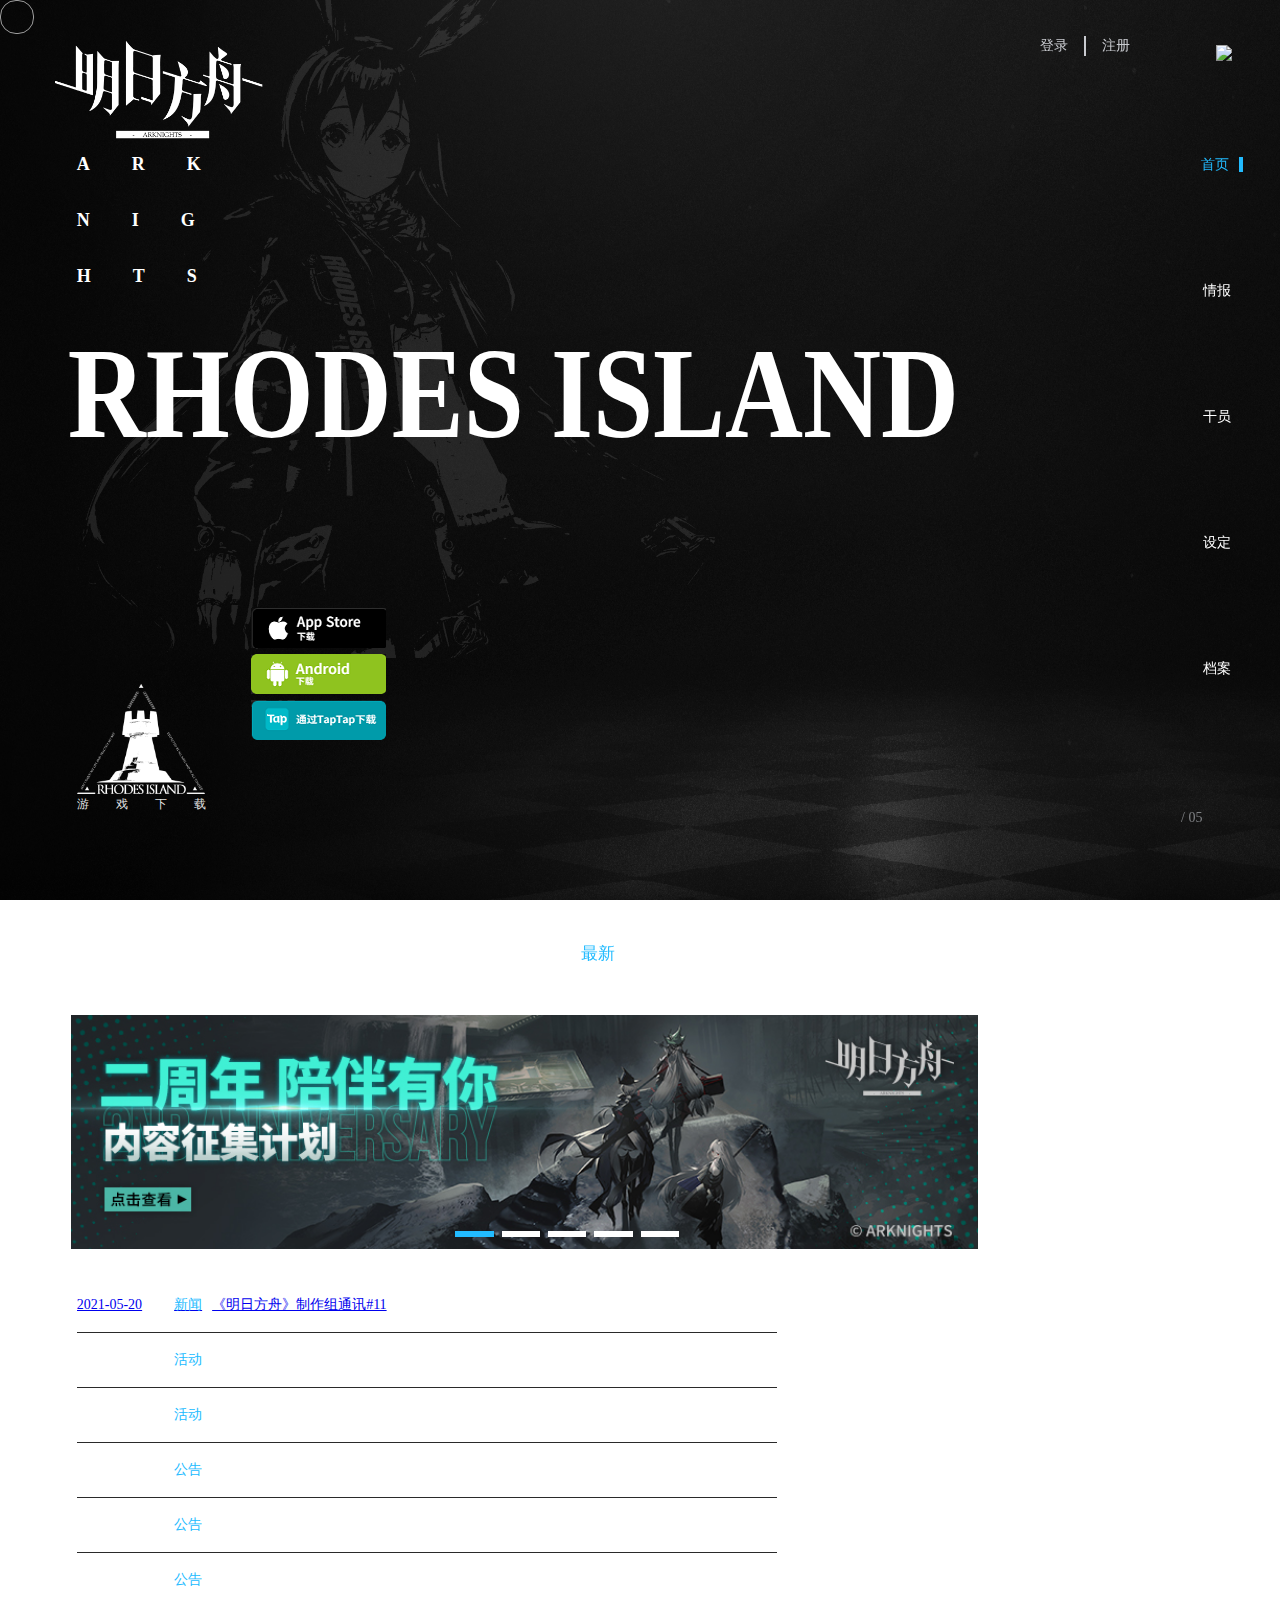
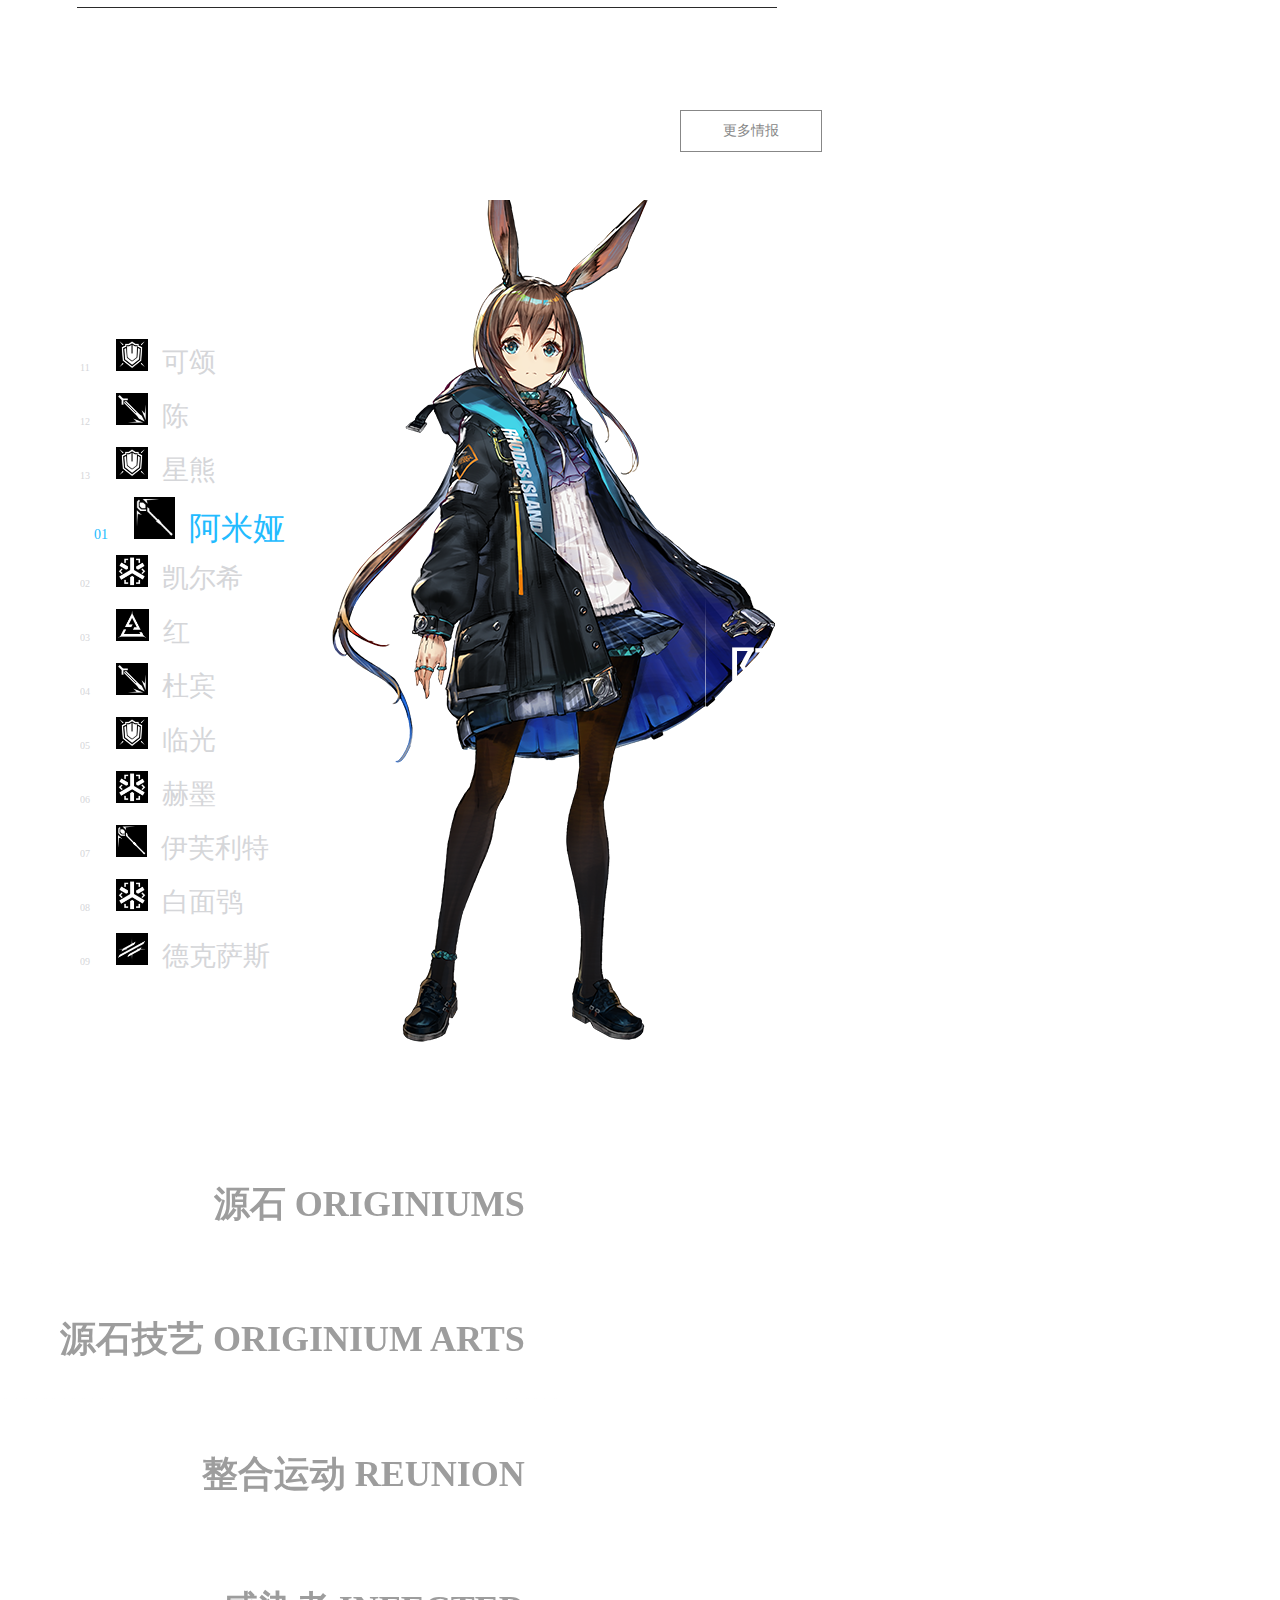
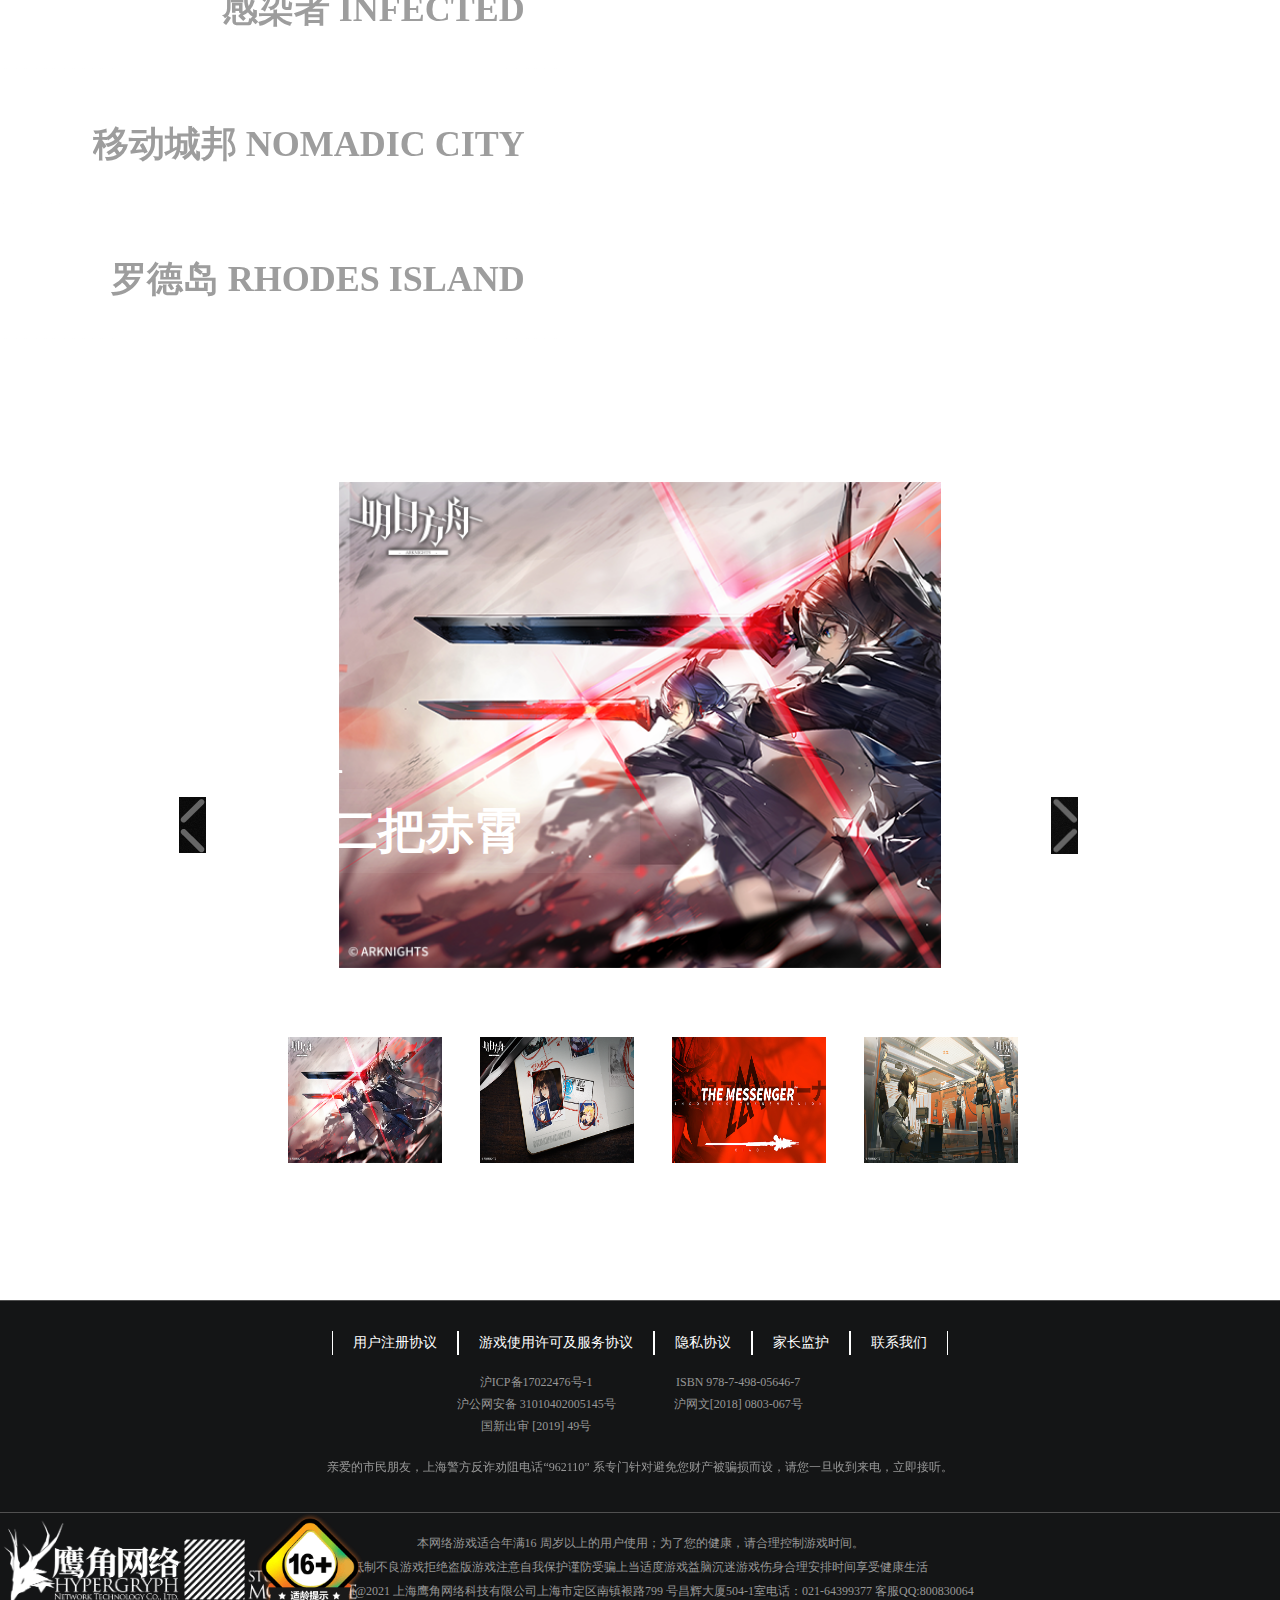
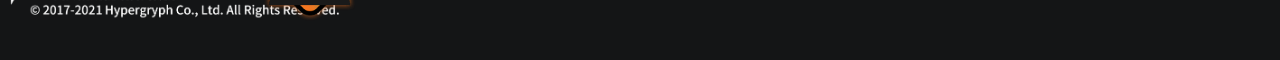
==== index.html @ da6cf8ba "add page 00001.html" ====
<!DOCTYPE html>
<html lang="zh-CH">

<head>
    <meta http-equiv="Content-Type" content="text/html; charset=UTF-8">
    <title>明日方舟 - Arknights</title>
    <link href="./css/style.css" type="text/css" rel="stylesheet" />
</head>

<body>
    <div id="mouseCircle"></div>
    <div class="login">
        <a id="buttonLogIn" href="./html/signIn.html">登录</a>
        <a id="buttonLogon" href="./html/signUp.html" target="_blank">注册</a>
    </div>

    <a id="share"><img src="./img/index/search.jpg"></a>

    <nav id="navPage">
        <ul>
            <li onclick="onclickPageList(0)"><a class="navPageButton" href="#home">首页<span class="navPageLi"></span></a></li>
            <li onclick="onclickPageList(1)"><a class="navPageButton" href="#information">情报<span class="navPageLi"></span></a></li>
            <li onclick="onclickPageList(2)"><a class="navPageButton" href="#staff">干员<span class="navPageLi"></span></a></li>
            <li onclick="onclickPageList(3)"><a class="navPageButton" href="#world">设定<span class="navPageLi"></span></a></li>
            <li onclick="onclickPageList(4)"><a class="navPageButton" href="#media">档案<span class="navPageLi"></span></a></li>
        </ul>
    </nav>

    <span id="pageNumber">
        <span id="nowPageNumber">00</span> / 05
    </span>

    <div id="pageList">
        <div id="home" class="page">
            <h2><img src="./img/index/title.png"></h2><br>
            <span class="homepageDisplay">
                <span>A</span><span>R</span><span>K</span><br>
                <span>N</span><span>I</span><span>G</span><br>
                <span>H</span><span>T</span><span>S</span><br>
                <span id="homepageTitle">
                    RHODES ISLAND
                </span>
            </span>
            <span id="gameDownload">
                <img srcset="../img/index/log.png">
                <span id="gameDownloadInfo">
                    <span>游</span><span>戏</span><span>下</span><span>载</span>
                </span>
            </span>
            <ul id="gameDownloadBy">
                <li>
                    <a id="gameDownloadByAppleStore" href="https://apps.apple.com/cn/app/id1454663939"><img
                            src="./img/index/gameDownloadByAppStore.png"></a>
                </li>
                <li>
                    <a id="gameDownloadByAndroid" href="https://ak.hypergryph.com/downloads/android_lastest"><img
                            src="./img/index/gameDownloadByAndroid.png"></a>
                </li>
                <li>
                    <a id="gameDownloadByTapTap" href="https://l.taptap.com/UsXMIuxq"><img
                            src="./img/index/gameDownloadByTapTap.png"></a>
                </li>
            </ul>
        </div>



        <div id="information" class="page">
            <h2>01 - INFORMATION</h2>
            <span>
                <ul id="informationMenu">
                    <li class="informationMenuList" onclick="informationMenuOperation(0)">最新</li>
                    <li class="informationMenuList" onclick="informationMenuOperation(1)">公告</li>
                    <li class="informationMenuList" onclick="informationMenuOperation(2)">活动</li>
                    <li class="informationMenuList" onclick="informationMenuOperation(3)">新闻</li>
                </ul>
                <div id="informationList">
                    <div id="informationImgList">
                        <a href=""><img src="./img/index/601083c241df877daf46388830489480.jpg" alt=""></a>
                        <a href=""><img src="./img/index/86de023d2a81074a26c21bc113b57c52.png" alt=""></a>
                        <a href=""><img src="./img/index/051a94bbafbbdeabc9e37db803779f66.jpg" alt=""></a>
                        <a href=""><img src="./img/index/34aee1004a865b1fa9635d2729cfba5b.png" alt=""></a>
                        <a href=""><img src="./img/index/414b3f706b35fa856ae4956875670f50.jpg" alt=""></a>
                    </div>
                    <ul id="informationImgButtons">
                        <li class="informationImgButton"></li>
                        <li class="informationImgButton"></li>
                        <li class="informationImgButton"></li>
                        <li class="informationImgButton"></li>
                        <li class="informationImgButton"></li>
                    </ul>
                </div>
                <ul class="informationNew">
                    <li class="informationNews">
                        <a href="./html/indexInformation/00001.html">
                            <b class="informationNewsTime">2021-05-20</b> <b class="informationNewsType">新闻</b> <b
                                class="informationNewsTitle">《明日方舟》制作组通讯#11</b>
                        </a>
                    </li>
                    <li class="informationNews">
                        <a>
                            <b class="informationNewsTime">2021-04-24</b> <b class="informationNewsType">活动</b> <b
                                class="informationNewsTitle">[活动预告]《明日方舟》二周年庆典即将开启</b>
                        </a>
                    </li>
                    <li class="informationNews">
                        <a>
                            <b class="informationNewsTime">2021-04-24</b> <b class="informationNewsType">活动</b> <b
                                class="informationNewsTitle">[限定寻访.庆典][深悼] 限时寻访即将开启</b>
                        </a>
                    </li>
                    <li class="informationNews">
                        <a>
                            <b class="informationNewsTime">2021-05-19</b> <b class="informationNewsType">公告</b> <b
                                class="informationNewsTitle">[明日方舟]05月19日封禁处理公告</b>
                        </a>
                    </li>
                    <li class="informationNews">
                        <a>
                            <b class="informationNewsTime">2021-05-12</b> <b class="informationNewsType">公告</b> <b
                                class="informationNewsTitle"> [明日方舟]05月12日16:00闪断更新公告</b>
                        </a>
                    </li>
                    <li class="informationNews">
                        <a>
                            <b class="informationNewsTime">2021-05-12</b> <b class="informationNewsType">公告</b> <b
                                class="informationNewsTitle">[明日方舟]05月12日封禁处理公告</b>
                        </a>
                    </li>
                </ul>
                <ul class="informationNew">
                    <li class="informationNews">
                        <a>
                            <b class="informationNewsTime">2021-05-19</b> <b class="informationNewsType">公告</b> <b
                                class="informationNewsTitle">[明日方舟]05月19日封禁处理公告</b>
                        </a>
                    </li>
                    <li class="informationNews">
                        <a>
                            <b class="informationNewsTime">2021-05-12</b> <b class="informationNewsType">公告</b> <b
                                class="informationNewsTitle"> [明日方舟]05月12日16:00闪断更新公告</b>
                        </a>
                    </li>
                    <li class="informationNews">
                        <a>
                            <b class="informationNewsTime">2021-05-12</b> <b class="informationNewsType">公告</b> <b
                                class="informationNewsTitle">[明日方舟]05月12日封禁处理公告</b>
                        </a>
                    </li>
                    <li class="informationNews">
                        <a>
                            <b class="informationNewsTime">2021-05-08</b> <b class="informationNewsType">公告</b> <b
                                class="informationNewsTitle"> [明日方舟]05月08日16:00闪断更新公告</b>
                        </a>
                    </li>
                    <li class="informationNews">
                        <a>
                            <b class="informationNewsTime">2021-05-03</b> <b class="informationNewsType">公告</b> <b
                                class="informationNewsTitle">[明日方舟]关于邮件领取异常说明</b>
                        </a>
                    </li>
                    <li class="informationNews">
                        <a>
                            <b class="informationNewsTime">2021-05-01</b> <b class="informationNewsType">公告</b> <b
                                class="informationNewsTitle">[明日方舟]05月01日登录异常说明</b>
                        </a>
                    </li>
                </ul>
                <ul class="informationNew">
                    <li class="informationNews">
                        <a>
                            <b class="informationNewsTime">2021-04-24</b> <b class="informationNewsType">活动</b> <b
                                class="informationNewsTitle">[活动预告]《明日方舟》二周年庆典即将开启</b>
                        </a>
                    </li>
                    <li class="informationNews">
                        <a>
                            <b class="informationNewsTime">2021-04-24</b> <b class="informationNewsType">活动</b> <b
                                class="informationNewsTitle">[限定寻访.庆典][深悼] 限时寻访即将开启</b>
                        </a>
                    </li>
                    <li class="informationNews">
                        <a>
                            <b class="informationNewsTime">2021-04-10</b> <b class="informationNewsType">活动</b> <b
                                class="informationNewsTitle">[活动预告]SideStory[遗尘漫步]限时活动即将开启</b>
                        </a>
                    </li>
                    <li class="informationNews">
                        <a>
                            <b class="informationNewsTime">2021-03-23</b> <b class="informationNewsType">活动</b> <b
                                class="informationNewsTitle">[活动预告][生于黑夜]限时复刻活动即将开启</b>
                        </a>
                    </li>
                    <li class="informationNews">
                        <a>
                            <b class="informationNewsTime">2021-03-02</b> <b class="informationNewsType">活动</b> <b
                                class="informationNewsTitle">[精英战术专家寻访]【进攻，防守，战术交汇】限时寻访即将开启</b>
                        </a>
                    </li>
                    <li class="informationNews">
                        <a>
                            <b class="informationNewsTime">2021-03-02</b> <b class="informationNewsType">活动</b> <b
                                class="informationNewsTitle">[活动预告]【罗德岛防御协议】多为合作限时开启</b>
                        </a>
                    </li>
                </ul>
                <ul class="informationNew">
                    <li class="informationNews">
                        <a>
                            <b class="informationNewsTime">2021-05-20</b> <b class="informationNewsType">新闻</b> <b
                                class="informationNewsTitle">《明日方舟》制作组通讯#11</b>
                        </a>
                    </li>
                    <li class="informationNews">
                        <a>
                            <b class="informationNewsTime">2021-05-08</b> <b class="informationNewsType">新闻</b> <b
                                class="informationNewsTitle">游戏适龄提示</b>
                        </a>
                    </li>
                    <li class="informationNews">
                        <a>
                            <b class="informationNewsTime">2021-04-27</b> <b class="informationNewsType">新闻</b> <b
                                class="informationNewsTitle">[明日方舟 x Apple 授权专卖店]线下专场活动</b>
                        </a>
                    </li>
                    <li class="informationNews">
                        <a>
                            <b class="informationNewsTime">2021-04-06</b> <b class="informationNewsType">新闻</b> <b
                                class="informationNewsTitle">《明日方舟》制作组通讯#10期</b>
                        </a>
                    </li>
                    <li class="informationNews">
                        <a>
                            <b class="informationNewsTime">2021-02-23</b> <b class="informationNewsType">新闻</b> <b
                                class="informationNewsTitle">《明日方舟》制作组通讯#9期</b>
                        </a>
                    </li>
                    <li class="informationNews">
                        <a>
                            <b class="informationNewsTime">2021-01-11</b> <b class="informationNewsType">新闻</b> <b
                                class="informationNewsTitle">《明日方舟》制作组通讯#8期</b>
                        </a>
                    </li>
                </ul>
                <a id="informationToMore" href="./html/indexInformation/informationToMore.html">更多情报</a>
            </span>
        </div>



        <div id="staff" class="page">
            <h2>02 - STAFF</h2>
            <span id="staffsInformation">
                <ul id="staffList">
                    <li class="staffButton" id="staffButton11" onclick="changeStaffImg(3)">11<b><img
                                src="./img/index/c672e29f39f1c9d5107a6d76f7a3edbc.png">可颂</b></li>
                    <li class="staffButton" id="staffButton12" onclick="changeStaffImg(2)">12<b><img
                                src="./img/index/f553fdd8223b24764215c316d7cbbfdd.png">陈</b></li>
                    <li class="staffButton" id="staffButton13" onclick="changeStaffImg(1)">13<b><img
                                src="./img/index/c672e29f39f1c9d5107a6d76f7a3edbc.png">星熊</b></li>
                    <li class="staffButton" id="staffButton1" onclick="changeStaffImg(0)">01<b><img
                                src="./img/index/c2ca3c8b8d2fc64621156dfe09837dc0.png">阿米娅</b></li>
                    <li class="staffButton" id="staffButton2" onclick="changeStaffImg(-1)">02<b><img
                                src="./img/index/105719aaafb311d0b0f0e4bb1e554b8e.png">凯尔希</b></li>
                    <li class="staffButton" id="staffButton3" onclick="changeStaffImg(-2)">03<b><img
                                src="./img/index/c26001c9e657220110712bab8788fed7.png">红</b></li>
                    <li class="staffButton" id="staffButton4" onclick="changeStaffImg(-3)">04<b><img
                                src="./img/index/f553fdd8223b24764215c316d7cbbfdd.png">杜宾</b></li>
                    <li class="staffButton" id="staffButton5" onclick="changeStaffImg(-4)">05<b><img
                                src="./img/index/c672e29f39f1c9d5107a6d76f7a3edbc.png">临光</b></li>
                    <li class="staffButton" id="staffButton6" onclick="changeStaffImg(-5)">06<b><img
                                src="./img/index/105719aaafb311d0b0f0e4bb1e554b8e.png">赫墨</b></li>
                    <li class="staffButton" id="staffButton7" onclick="changeStaffImg(-6)">07<b><img
                                src="./img/index/c2ca3c8b8d2fc64621156dfe09837dc0.png">伊芙利特</b></li>
                    <li class="staffButton" id="staffButton8" onclick="changeStaffImg(-7)">08<b><img
                                src="./img/index/105719aaafb311d0b0f0e4bb1e554b8e.png">白面鸮</b></li>
                    <li class="staffButton" id="staffButton9" onclick="changeStaffImg(-8)">09<b><img
                                src="./img/index/7387df56dbb8d3389dc21f595783a494.png">德克萨斯</b></li>
                    <li class="staffButton" id="staffButton10" onclick="changeStaffImg(-9)">10<b><img
                                src="./img/index/54d6d7f180290fab75898f0a656b851a.png">能天使</b></li>
                </ul>
                <span id="staffImgBorder">
                    <img id="staffImg" src="./img/index/1.png">
                </span>
                <span id="staffInformationTableR"></span>
                <span class="staffInformation">
                    <span class="staffName">
                        <br>
                        <b class="staffNameCh">阿米娅</b>
                        <br>
                        <b class="staffNameEn">AMIYA</b>
                        <br>
                    </span>
                    <span class="staffSynopsis">
                        <P>
                            罗德岛的公开领袖， 在内部佣有最高执行权。虽然从外表上看起来<br>
                            仅仅是个不成熟的少女， 实际上她却是深受大家信任的合格的领<br>
                            袖。现在，阿米娅正带领着罗德岛，为了感染者的未来，为了让这片<br>
                            大地睁脱矿石病的明霾而不懈努力。
                        </P>
                    </span>
                </span>
                <span id="staffInformationTableC"></span>
                <span class="staffInformation">
                        <span class="staffName">
                            <br>
                            <b class="staffNameCh">凯尔希</b>
                            <br>
                            <b class="staffNameEn">KALTEIT</b>
                            <br>
                        </span>
                        <span class="staffSynopsis">
                            <P>
                                罗德岛最高管理者之一，阿米娅的直接辅导者。<br>
                                罗德岛医疗部门的总负责人<br>
                                作为罗德岛的老成员，凯尔希医生是在阿米娅背后最稳固的援护者
                            </P>
                        </span>
                </span>
                <span class="staffInformation">
                        <span class="staffName">
                            <br>
                            <b class="staffNameCh">红</b>
                            <br>
                            <b class="staffNameEn">PROJEKT&nbsp;RED</b>
                            <br>
                        </span>
                        <span class="staffSynopsis">
                            <P>
                                红，身份不明，履历缺失，由凯尔希医生接收、监护并担保。<br>
                                于机作战，特种作战与隐秘作战中表现出极高天赋，成绩斐然。<br>
                                现于凯尔希医生的指导下， 作为待种干员为罗德岛提供服务。
                            </P>
                        </span>
                </span>
                <span class="staffInformation">
                        <span class="staffName">
                            <br>
                            <b class="staffNameCh">杜宾</b>
                            <br>
                            <b class="staffNameEn">DOBERMANM</b>
                            <br>
                        </span>
                        <span class="staffSynopsis">
                            <P>
                                前玻利瓦尔军人， 加入罗德岛后担任教官， 主要负责基层和新晋干员<br>
                                培训。必要时刻， 也会负责对俘虏的审讯<br>
                                熟悉各种规模的军事行动， 自身作为士兵的素养也极高， 作为近卫干<br>
                                员在第一线带领队伍冲锋陷阵。

                            </P>
                        </span>
                </span>
                <span class="staffInformation">
                        <span class="staffName">
                            <br>
                            <b class="staffNameCh">临光</b>
                            <br>
                            <b class="staffNameEn">NEARL</b>
                            <br>
                        </span>
                        <span class="staffSynopsis">
                            <P>
                                临光，前卡西米尔耀骑士，感染者援助团体“使徒”的一员。在掩护<br>
                                己方干员，机动作战，歼灭战与开阔地带作战中体现出极高的战斗技<br>
                                巧和个人军事素养<br>
                                现于罗德岛作为重装干员行动， 并于现场提供术指挥支援。
                            </P>
                        </span>
                </span>
                <span class="staffInformation">
                        <span class="staffName">
                            <br>
                            <b class="staffNameCh">赫默</b>
                            <br>
                            <b class="staffNameEn">SILENCE</b>
                            <br>
                        </span>
                        <span class="staffSynopsis">
                            <P>
                                赫默，莱茵生命有限公司源石有关顶目研究员，曾主管数项未知应用<br>
                                研究。同期亦主持数个矿石病临床试验页目。<br>
                                现于罗德岛为多项行动提供战场医疗救护服务。
                            </P>
                        </span>
                </span>
                <span class="staffInformation">
                        <span class="staffName">
                            <br>
                            <b class="staffNameCh">伊芙利特</b>
                            <br>
                            <b class="staffNameEn">IFRIT</b>
                            <br>
                        </span>
                        <span class="staffSynopsis">
                            <P>
                                伊芙利特，前莱茵生命医疗对象，重度感染者。佣有极高的源石适应<br>
                                性，伴陋有多发性点火现象。进入莱茵生命前的履历缺实。<br>
                                现于罗德岛接受治疗，由医疗干员赫默担任监护与担保人。
                            </P>
                        </span>
                </span>
                <span class="staffInformation">
                        <span class="staffName">
                            <br>
                            <b class="staffNameCh">白面鸮</b>
                            <br>
                            <b class="staffNameEn">PTILOPSIS</b>
                            <br>
                        </span>
                        <span class="staffSynopsis">
                            <P>
                                白面鸮，前莱茵生命公司，数据维护员。在医疗类源石技艺领域取<br>
                                得不菲成就，于医疗数据维护，常规医疗方案应用，多顶目医疗行为<br>
                                等相关领域，佣有丰富经验。<br>
                                现于罗德岛担任医疗干员，亦就于医疗部冂， 某临床实验小组。同<br>
                                时，为罗德岛提供若干项医疗顶目的相关辅助工作。
                            </P>
                        </span>
                </span>
                <span class="staffInformation">
                        <span class="staffName">
                            <br>
                            <b class="staffNameCh">德克萨斯</b>
                            <br>
                            <b class="staffNameEn">TEXAS</b>
                            <br>
                        </span>
                        <span class="staffSynopsis">
                            <P>
                                企鹅物流员工，单兵作战能力出类拔萃。<br>
                                于合约期内任企鹅物流驻罗德岛联络人员，同时为罗德岛的多顶行动<br>
                                提供协助。
                            </P>
                        </span>
                </span>
                <span class="staffInformation">
                        <span class="staffName">
                            <br>
                            <b class="staffNameCh">能天使</b>
                            <br>
                            <b class="staffNameEn">EXUSIAI</b>
                            <br>
                        </span>
                        <span class="staffSynopsis">
                            <P>
                                能天使，拉特兰公民，适用拉特兰一至十三项公民权益。企鹅物公<br>
                                司成员。从事秘密联络，武装押运等非公开活动，推测身份：信使。<br>
                                于合约期内任企鹅物流驻罗德岛联络人员，同时为罗德岛的多顶行动<br>
                                提供协助。
                            </P>
                        </span>
                </span>
                <span class="staffInformation">
                        <span class="staffName">
                            <br>
                            <b class="staffNameCh">可颂</b>
                            <br>
                            <b class="staffNameEn">CROISSANT</b>
                            <br>
                        </span>
                        <span class="staffSynopsis">
                            <P>
                                企鹅物流员工，于合约期内任企鹅物流驻罗德岛外派干员。擅长防<br>
                                守，能同时牵制数个敌人，并佣有怪力， 能用巨锤轻松击飞瘦弱的敌<br>
                                人。
                            </P>
                        </span>
                </span>
                <span class="staffInformation">
                        <span class="staffName">
                            <br>
                            <b class="staffNameCh">陈</b>
                            <br>
                            <b class="staffNameEn">CHEN</b>
                            <br>
                        </span>
                        <span class="staffSynopsis">
                            <P>
                                陈，龙门高级警司，龙门近卫局特别督查组组长，毕业于维多利业皇<br>
                                家近卫字校，成绩优异，表现突出。在龙门近卫局供职期间，力主取<br>
                                缔龙门境内非法活动，对抗暴力犯罪和有组织犯罪，追缉武装逃犯与<br>
                                国际重犯等行动并取得多顶重大成果。<br>
                                现作为特别人员协助罗德岛行动，并为现场提供战术指挥支援。
                            </P>
                        </span>
                </span>
                <span class="staffInformation">
                        <span class="staffName">
                            <br>
                            <b class="staffNameCh">星熊</b>
                            <br>
                            <b class="staffNameEn">HOSHIGUMA</b>
                            <br>
                        </span>
                        <span class="staffSynopsis">
                            <P>
                                星熊，龙冂近卫局特别任务组精英干员。存在数顶指控记录。<br>
                                经龙门总督魏彦吾交涉，龙冂近卫局依星熊的优异力与良好表现，<br>
                                破格将其吸纳进近卫局特别督察组。在处理高危险性犯罪事件，要员<br>
                                保护、灾害紧急救援等领域表现出较高专业性。<br>
                                现作为重装干员协助罗德岛行动， 并为现场提供战术行与指挥支<br>
                                援。
                            </P>
                        </span>
                </span>
            </span>
        </div>



        <div id="world" class="page">
            <h2>03 - WORLD</h2>
            <br>
            <span id="worldListBorder">
                <ul id="worldList">
                    <li class="worldListLi" data-src="1" onclick="worldListIn('1')"><b>源石 ORIGINIUMS</b></li>
                    <li class="worldListLi" data-src="2" onclick="worldListIn('2')"><b>源石技艺 ORIGINIUM ARTS</b></li>
                    <li class="worldListLi" data-src="3" onclick="worldListIn('3')"><b>整合运动 REUNION</b></li>
                    <li class="worldListLi" data-src="4" onclick="worldListIn('4')"><b>感染者 INFECTED</b></li>
                    <li class="worldListLi" data-src="5" onclick="worldListIn('5')"><b>移动城邦 NOMADIC CITY</b></li>
                    <li class="worldListLi" data-src="6" onclick="worldListIn('6')"><b>罗德岛 RHODES ISLAND</b></li>
                </ul>
                <img id="worldImg" src="./img/index/world1.png">
                <img id="worldImgRhodes" src="./img/index/log.png">
            </span>
            <span id="worldListLisInformationBorder">
                <img src="./img/index/worldListLiImgTest.png" id="worldListLiImg">
                <span class="worldListLisInformation">
                    <span class="worldListLiName">
                        <b class="worldListLiNameCh">源石</b>
                        <b class="worldListLiNameEn">ORIGINIUMS</b>
                    </span>
                    <span class="worldListLiInformation">
                        <P>
                            大地被起因不明的天灾四处肆虐，经由天灾席卷过的土地上出现了大量的神秘矿物 ——“源石”。依赖于技术的进步，源石蕴含的能量投入工业后使得文明顺利迈入现代， 与此同时，源石本身也催生出“感染者” 的存在。
                        </P>
                    </span>
                </span>

                <span class="worldListLisInformation">
                    <span class="worldListLiName">
                        <b class="worldListLiNameCh">源石技艺</b>
                        <b class="worldListLiNameEn">ORIGINIUM ARTS</b>
                    </span>
                    <span class="worldListLiInformation">
                        <P>
                            源石被发现之后，人们发掘出一种通过它来施放一系列令物质改变原有性状的技术，这种技术被称为源石技艺，常被俗称为“法术”。源石技艺所运用的能源， 一般被认为来自于源石本身。而人是否能施放法术，以及所能施放法术的形式、强度、效果等，通常受到先天具备的素质、后天对源石技艺的学习能力这两方面因素的制约。
                        </P>
                    </span>
                </span>
                
                <span class="worldListLisInformation">
                    <span class="worldListLiName">
                        <b class="worldListLiNameCh">整合运动</b>
                        <b class="worldListLiNameEn">REUNION</b>
                    </span>
                    <span class="worldListLiInformation">
                        <P>
                            无种族立场，极端排外的感染者组织。他们宣称“感染者应对自己的身份感到骄傲，积极去获取并使用属于自己的力量” 。试图用最原始的手段去争夺世界的公正。以某座被摧毁的伟大城市为开端，医疗机构“罗德岛” 的突然介入，令整个事态向着未知发展。
                        </P>
                    </span>
                </span>

                <span class="worldListLisInformation">
                    <span class="worldListLiName">
                        <b class="worldListLiNameCh">感染者</b>
                        <b class="worldListLiNameEn">INFECTED</b>
                    </span>
                    <span class="worldListLiInformation">
                        <P>
                            被源石所感染的人。理论致死率1 ％，死亡时存在扩散传染性以及潜在危险能力，是各国隔离驱逐的目标。长久以来，没人告诉他们该如何渡过余生，如今伴随着一位覆者的出现，越来越多的感染者被纳入一场名为“整合运动” 的反抗浪潮。
                        </P>
                    </span>
                </span>

                <span class="worldListLisInformation">
                    <span class="worldListLiName">
                        <b class="worldListLiNameCh">移动城邦</b>
                        <b class="worldListLiNameEn">NOMADIC CITY</b>
                    </span>
                    <span class="worldListLiInformation">
                        <P>
                            建造在可移动设备上的城市。频繁发生且破坏力巨大的天灾，迫使几平妒有的国家， 都需要采用定期迁移家园与聚落的方式进行躲避。而移动城市，正是在这种需求下慢慢诞生的。人们在迁徙的过程中，尝试将建筑和种种装置安设在移动设备才，并不断地扩大载具的规模。在文明与技术的演变之下，人们最终创造出了十分庞大的移动城市
                        </P>
                    </span>
                </span>

                <span class="worldListLisInformation">
                    <span class="worldListLiName">
                        <b class="worldListLiNameCh">罗德岛</b>
                        <b class="worldListLiNameEn">RHODES ISLAND</b>
                    </span>
                    <span class="worldListLiInformation">
                        <P>
                            罗德岛制药公司作为感染者问题专家，聘用感染者，深入危险地区，通过种种手段，已经成功解决了数起感染者引发的事件。而今，他们将面对史无前例的感染者暴乱。在各个势力间游走，发掘不为人知的内幕，抵挡感染者的疯狂进攻，你的决策将决定罗德岛的方向。
                        </P>
                    </span>
                </span>
                <span id="outWorldListLi"  onclick="outWorldList()"></span>
                <span id="outWorldListLiLineRowLeft"></span>
                <span id="outWorldListLiLineRowRight"></span>
                <span id="outWorldListLiLineColTop"></span>
                <span id="outWorldListLiLineColBottom"></span>
                <span id="lastWorldListLi"  onclick="lastWorldList()"></span>
                <span id="nextWorldListLi"  onclick="nextWorldList()"></span>
            </span>
        </div>



        <div id="media" class="page">
            <h2>04 - MEDIA</h2>
            <br>
            <div id="mediaList">
                <span id="mediaImg">
                    <img src="./img/index/media0.png" alt="" class="mediaImgList">
                    <img src="./img/index/media1.png" alt="" class="mediaImgList">
                    <img src="./img/index/media2.png" alt="" class="mediaImgList">
                    <img src="./img/index/media3.png" alt="" class="mediaImgList">
                    <img src="./img/index/media4.png" alt="" class="mediaImgList">
                    <img src="./img/index/media5.png" alt="" class="mediaImgList">
                    <img src="./img/index/media6.png" alt="" class="mediaImgList">
                    <img src="./img/index/media7.png" alt="" class="mediaImgList">
                    <img src="./img/index/media8.png" alt="" class="mediaImgList">
                    <img src="./img/index/media9.png" alt="" class="mediaImgList">
                    <img src="./img/index/media10.png" alt="" class="mediaImgList">
                    <img src="./img/index/media11.png" alt="" class="mediaImgList">
                    <img src="./img/index/media12.png" alt="" class="mediaImgList">
                    <img src="./img/index/media13.png" alt="" class="mediaImgList">
                    <img src="./img/index/media14.png" alt="" class="mediaImgList">
                    <img src="./img/index/media15.png" alt="" class="mediaImgList">
                    <img src="./img/index/media16.png" alt="" class="mediaImgList">
                    <img src="./img/index/media17.png" alt="" class="mediaImgList">
                </span>  
                <br>
                    <ul id="mediaListLis">
                        <li class="mediaListLi" onclick="ToMediaListLi(0)"><img src="./img/index/media0.png"></li>
                        <li class="mediaListLi" onclick="ToMediaListLi(1)"><img src="./img/index/media1.png"></li>
                        <li class="mediaListLi" onclick="ToMediaListLi(2)"><img src="./img/index/media2.png"></li>
                        <li class="mediaListLi" onclick="ToMediaListLi(3)"><img src="./img/index/media3.png"></li>
                        <li class="mediaListLi" onclick="ToMediaListLi(4)"><img src="./img/index/media4.png"></li>
                        <li class="mediaListLi" onclick="ToMediaListLi(5)"><img src="./img/index/media5.png"></li>  
                        <li class="mediaListLi" onclick="ToMediaListLi(6)"><img src="./img/index/media6.png"></li>
                        <li class="mediaListLi" onclick="ToMediaListLi(7)"><img src="./img/index/media7.png"></li>
                        <li class="mediaListLi" onclick="ToMediaListLi(8)"><img src="./img/index/media8.png"></li>  
                        <li class="mediaListLi" onclick="ToMediaListLi(9)"><img src="./img/index/media9.png"></li>
                        <li class="mediaListLi" onclick="ToMediaListLi(10)"><img src="./img/index/media10.png"></li>
                        <li class="mediaListLi" onclick="ToMediaListLi(11)"><img src="./img/index/media11.png"></li>  
                        <li class="mediaListLi" onclick="ToMediaListLi(12)"><img src="./img/index/media12.png"></li>
                        <li class="mediaListLi" onclick="ToMediaListLi(13)"><img src="./img/index/media13.png"></li>
                        <li class="mediaListLi" onclick="ToMediaListLi(14)"><img src="./img/index/media14.png"></li>  
                        <li class="mediaListLi" onclick="ToMediaListLi(15)"><img src="./img/index/media15.png"></li>
                        <li class="mediaListLi" onclick="ToMediaListLi(16)"><img src="./img/index/media16.png"></li>
                        <li class="mediaListLi" onclick="ToMediaListLi(17)"><img src="./img/index/media17.png"></li>        
                    </ul>           
            </div>

            <span id="mediaInformations">
                <b class="mediaInformation">
                    <b class="mediaInformationIndex">01</b><br>
                    <b class="mediaInformationTitle">第二把赤霄</b><br>
                    <b class="mediaInformationTag">#决战#</b>
                </b>
                <b class="mediaInformation">
                    <b class="mediaInformationIndex">02</b><br>
                    <b class="mediaInformationTitle">笔记</b><br>
                    <b class="mediaInformationTag">#企鹅物流的秘密#</b>
                </b>
                <b class="mediaInformation">
                    <b class="mediaInformationIndex">03</b><br>
                    <b class="mediaInformationTitle">安洁莉娜</b><br>
                    <b class="mediaInformationTag">#信使#</b>
                </b>
                <b class="mediaInformation">
                    <b class="mediaInformationIndex">04</b><br>
                    <b class="mediaInformationTitle">莱茵生命</b><br>
                    <b class="mediaInformationTag">#科研#</b>
                </b>
                <b class="mediaInformation">
                    <b class="mediaInformationIndex">05</b><br>
                    <b class="mediaInformationTitle">端午</b><br>
                    <b class="mediaInformationTag">#炎国水乡#</b>
                </b>
                <b class="mediaInformation">
                    <b class="mediaInformationIndex">06</b><br>
                    <b class="mediaInformationTitle">龙门</b><br>
                    <b class="mediaInformationTag">#邻街一角#</b>
                </b>
                <b class="mediaInformation">
                    <b class="mediaInformationIndex">07</b><br>
                    <b class="mediaInformationTitle">谜团</b><br>
                    <b class="mediaInformationTag">#源石#</b>
                </b>
                <b class="mediaInformation">
                    <b class="mediaInformationIndex">08</b><br>
                    <b class="mediaInformationTitle">启航</b><br>
                    <b class="mediaInformationTag">#任务外出#</b>
                </b>
                <b class="mediaInformation">
                    <b class="mediaInformationIndex">09</b><br>
                    <b class="mediaInformationTitle">企鹅物流</b><br>
                    <b class="mediaInformationTag">#办公室#</b>
                </b>
                <b class="mediaInformation">
                    <b class="mediaInformationIndex">10</b><br>
                    <b class="mediaInformationTitle">启示</b><br>
                    <b class="mediaInformationTag">#大厅#</b>
                </b>
                <b class="mediaInformation">
                    <b class="mediaInformationIndex">11</b><br>
                    <b class="mediaInformationTitle">死灰复燃</b><br>
                    <b class="mediaInformationTag">#不死的黑蛇#</b>
                </b>
                <b class="mediaInformation">
                    <b class="mediaInformationIndex">12</b><br>
                    <b class="mediaInformationTitle">苏醒</b><br>
                    <b class="mediaInformationTag">#石馆之间#</b>
                </b>
                <b class="mediaInformation">
                    <b class="mediaInformationIndex">13</b><br>
                    <b class="mediaInformationTitle">乌萨斯学生自治团</b><br>
                    <b class="mediaInformationTag">#回忆中的教室#</b>
                </b>
                <b class="mediaInformation">
                    <b class="mediaInformationIndex">14</b><br>
                    <b class="mediaInformationTitle">瑕光</b><br>
                    <b class="mediaInformationTag">#胜利的荣光#</b>
                </b>
                <b class="mediaInformation">
                    <b class="mediaInformationIndex">15</b><br>
                    <b class="mediaInformationTitle">谢拉格</b><br>
                    <b class="mediaInformationTag">#喀兰贸易#</b>
                </b>
                <b class="mediaInformation">
                    <b class="mediaInformationIndex">16</b><br>
                    <b class="mediaInformationTitle">预备组</b><br>
                    <b class="mediaInformationTag">#行动预备组A4#</b>
                </b>
                <b class="mediaInformation">
                    <b class="mediaInformationIndex">17</b><br>
                    <b class="mediaInformationTitle">整装出发</b><br>
                    <b class="mediaInformationTag">#印象图#</b>
                </b>
                <b class="mediaInformation">
                    <b class="mediaInformationIndex">18</b><br>
                    <b class="mediaInformationTitle">追忆</b><br>
                    <b class="mediaInformationTag">过去的村庄</b>
                </b>
            </span>
            <span id="lastMediaListLi" onclick="lastMediaLi()"></span>
            <span id="nextMediaListLi" onclick="nextMediaLi()"></span>
        </div>
    </div>

    <footer id="footer">
        <hr />
        <ul id="friend">
            <li class="friendLi"><a href="https://www.hypergryph.com/agreement" target="_blank">用户注册协议</a></li>
            <li class="friendLi"><a href="https://www.hypergryph.com/service" target="_blank">游戏使用许可及服务协议</a></li>
            <li class="friendLi"><a href="https://www.hypergryph.com/privacy" target="_blank">隐私协议</a></li>
            <li class="friendLi"><a href="https://www.hypergryph.com/custody" target="_blank">家长监护</a></li>
            <li class="friendLi"><a href="https://www.hypergryph.com/connect" target="_blank">联系我们</a></li>
        </ul>
        <br>
        <ul id="footerInforMation">
            <li class="footerInforMationLi">沪ICP备17022476号-1</li>
            <li class="footerInforMationLi">ISBN 978-7-498-05646-7</li>
            <li class="footerInforMationLi">沪公网安备 31010402005145号</li>
            <li class="footerInforMationLi">沪网文[2018] 0803-067号</li>
            <li class="footerInforMationLi">国新出审 [2019] 49号</li>
        </ul>
        <br>
        <p id="footerPromptInforMation">亲爱的市民朋友，上海警方反诈劝阻电话“962110” 系专门针对避免您财产被骗损而设，请您一旦收到来电，立即接听。</p>
        <hr>
        <img id="footImgLog" src="./img/index/copyright.png">
        <img id="footImgAge" src="./img/index/age-tip.png">
        <div id="footMessage">
            <p>本网络游戏适合年满16 周岁以上的用户使用；为了您的健康，请合理控制游戏时间。</p>
            <p>抵制不良游戏拒绝盗版游戏注意自我保护谨防受骗上当适度游戏益脑沉迷游戏伤身合理安排时间享受健康生活</p>
            <p>Copyright@2021 上海鹰角网络科技有限公司上海市定区南镇裉路799 号昌辉大厦504-1室电话：021-64399377 客服QQ:800830064</p>
        </div>
    </footer>
    <script type="text/javascript" src="./js/script.js"></script>
    <script type="text/javascript" src="./js/mouseCircle.js"></script>
</body>

</html>
---- css/style.css ----
* {
    margin: 0;
    padding: 0;
    border: 0;
    font-size: 0;
    scroll-behavior: smooth;
    overflow-x: hidden;
    overflow-y: hidden;
    user-select: none;
}

#mouseCircle{
    position: absolute;
    display: inline-block;
    height: 32px;
    width: 32px;
    border: 1px #9d9d9d solid;
    border-radius: 16px;
    transition: all 100ms ease;
}

body {
    background: url("../img/index/background.jpg") no-repeat fixed;
    background-size: 100vw 100vh;
    cursor: url("../img/index/cursor-inner.1d69419cb78ed4579ad9.png") 3 3, default;
}

a:hover {
    cursor: url("../img/index/cursor-inner.1d69419cb78ed4579ad9.png") 3 3, default;
}

a:visited{
    color: #fff;
    text-decoration: none;
}

.page{
    overflow: hidden;
    height: 100vh;
    width: 100vw;
    padding-left: 4vw;
    padding-right: 4vw;
}

.page h2 {
    font: normal bolder 14px "SansRegular";
    color: rgb(255, 255, 255);
    display: inline-block;
}

.login {
    position: fixed;
    left: 80vw;
    top: 4vh;
    z-index: 3;
}

#buttonLogIn {
    border-right: 2px #C9CBD0 solid;
}

.login a {
    display: inline-block;
    font: normal normal 14px "SansRegular";
    color: #C9CBD0;
    text-decoration: none;
    line-height: 20px;
    padding: 0 16px;
}

#share {
    display: block;
    position: fixed;
    left: 95vw;
    top: 5vh;
}

#navPage {
    position: fixed;
    left: 92vw;
    top: 8vw;
    z-index: 3;
}

.navPageLi {
    font: normal normal 14px "SansRegular";
    color: #fff;
    text-decoration: none;
    text-align: center;
    line-height: 14vh;
    padding-right: 10px;
}

#navPage a {
    font: normal normal 14px "SansRegular";
    color: #fff;
    text-decoration: none;
    text-align: center;
    display: inline-block;
    width: 60px;
    padding-left: 14px;
    transition: 300ms ease;
}

#navPage a:hover {
    color: #22bbff;
    text-decoration: none;
    padding: 0px;
    transition: 300ms ease;
}

#pageNumber {
    font: normal normal 14px "Bender";
    color: #7f8184;
    position: fixed;
    left: 92vw;
    top: 90vh;
}

/*  首页页面  */
/* home页面背景透明 */
#home::after{
    content: "";
    background: url("../img/index/amiya.png") no-repeat;
    background-size: 50vw;
    opacity: 0.1;
    top: 0;
    left: 6vw;
    bottom: 0;
    right: 0;
    position: absolute;
    z-index: -1;  

}

#home h2 {
    position: relative;
    top: 4vh;
    left: 0vw;
    padding-bottom: 24px;
}

#home h2 img {
    height: 12vh;
    min-height: 20px;
}

.homepageDisplay {
    position: relative;
    top: 0vh;
    left: 2vw;
}

.homepageDisplay span {
    font: normal bolder 2vh "Geometos";
    color: #fff;
    line-height: 56px;
    padding-right: 42px;
}

#homepageTitle{
    display: inline-block;
    font: normal bolder 12vh SimHei;
    line-height: 12vh;
    color: #fff;
    letter-spacing: 0px;
    transform: scale(1,1.2);
	-ms-transform: scale(1,1.2);
	-webkit-transform: scale(1,1.2);
	-moz-transform: scale(1,1.2);
	-o-transform: scale(1,1.2);
    position: relative;
    top: 4vh;
    left: -1vh;
}

#gameDownload{
    height: 130px;
    position:absolute;
    top: 76vh;
    left: 6vw;
}

#gameDownload img{
    height: 110px;
    transition: 600ms;
}

#gameDownload img:hover{
    src: url("../img/index/下载.png");
    transform: rotateY(180deg);   /* 水平镜像翻转 */
}

#gameDownloadInfo{
    position: relative;
    top: 14px;
    left: -128px;
}

#gameDownload span{
    font: normal normal 12px "SansMedium";
    color: #e3e3e3;
    padding-right: 27px;
}

#gameDownloadBy{
    position: relative;
    top: 190px;
    left: 200px;
}

#gameDownloadBy li {
    height: 40px;
    width: 135px;
    margin-top: 6px;
}

/*  情报页面  */
#information {
    font: normal normal 17px "SansMedium";
    color: #fff;
}

#information h2{
    position: relative;
    font-size: 32px;
    top: 30px;
    left: 20px;
}

#informationMenu {
    position: relative;
    left: 500px;
}

#informationMenu li{
    font: normal normal 17px "SansMedium";
    color: #fff;
}

#informationMenu li{
    display: inline-block;
    margin-left: 30px;
}

#informationList {
    position: relative;
    top: 50px;
    left: 20px;
    height: 26vh;
    width: 100.75vh;
    overflow: hidden;

}

#informationImgList {
    width: 10000vw;
    transition: all 600ms;
    position: relative;
}

#informationImgList img{
    height: 26vh;
    transition: all 600ms;
    float: left;
}

#informationImgList img:hover{
    transform: scale(1.1);
}

#informationImgButtons{
    position: relative;
    top: -2vh;
    left: 30vw;
}

.informationImgButton{
    display: inline-block;
    height: 6px;
    width: 3vw;
    margin-right: 8px;
    background-color: #fff;
}

/* news */
.informationNew{
    position: absolute;
    top: 142vh;
    left: 6vw;
}
.informationNews{
    border-bottom: 1px #2a2a2a solid;
    width: 700px;   
}

.informationNews a{
    display: inline-block;
    padding-top: 2vh;
    padding-bottom: 2vh;
    transition: all 600ms; 
}

.informationNews a:hover{
    transition: all 600ms;
    padding-left: 100px;
}

.informationNewsTime{
    font-size: 14px;
    font-weight: normal;
}
.informationNewsType{
    font-size: 14px;
    color: #22bbff;
    font-weight: normal;
    margin-left: 32px;
}
.informationNewsTitle{
    font-size: 14px;
    font-weight: normal;
    margin-left: 10px;
}

.informationNew{
    display: none;
}

#informationToMore{
    display: inline-block;
    text-align: center;
    text-decoration: none;
    font-size: 14px;
    color: #878787;
    background-color: rgba(0,0,0,0);
    line-height: 40px;
    width: 140px;
    border: 1px solid #878787;
    position: absolute;
    top: 190vh;
    left: 680px;
}

/* staff页面 */
#staff h2{
    position: relative;
    font-size: 32px;
    top: 30px;
    left: 20px;
}

#staffsInformation{
    position: absolute;
    font-size: 32px;
    top: 215vh;
    left: 80px;
    width: 80vw;
    overflow: visible;
}

#staffList{
    display: inline-block;
    position: relative;
    overflow: hidden;
    width: 0;
    height: 72vh;
    width: 260px;
}

.staffButton{
    display: inline-block;
    position: relative;
    font-size: 10px;
    height: 6vh;
    line-height: 6vh;
    color: #d5d6d9;
    transition: all 600ms ease;
    top: 0;
}

.staffButton img{
    position: relative;
    height: 32px;
    margin-right: 14px;
    transition: all 600ms ease;
}

.staffButton b{
    line-height: 6vh;
    padding-left: 26px;
    font-size: 3vh;
    font-weight: normal;
    color: #d5d6d9;
    padding-right: 10px;
    transition: all 600ms ease;
}
/* staffImg */
#staffImgBorder{
    position: absolute;
    overflow-y: hidden;
    overflow-x: visible;
    height: 100vh;
    top: -15vh;
    left: 17vw;
    padding-bottom: -100px;
    z-index: 1;
}

#staffImg{
    position: relative;
    top: -10vh;
    left: 0vw;
    opacity: 1;
    transition: left 600ms ease, opacity 500ms ease;
}

.staffInformation{
    opacity: 0;
    position: absolute;
    top: 32vh;
    left: 50vw;
    width: 30vw;
    height: 30vh;
    z-index: 2;
    overflow: visible;
    transition:all 600ms ease;
}

#staffInformationTableR{
    display: block;
    position: absolute;
    height: 1px;
    width: 36vw;
    background-image: linear-gradient(to right, rgba(255, 255, 255, 0) 0%, rgba(255, 255, 255, 0.5) 20%, rgba(255, 255, 255, 0.5) 80%, rgba(255, 255, 255, 0) 100%);
    top: 66%;
    left: 52%;
    opacity: 1;
    z-index: 2;
    transition: width 300ms ease;
}

#staffInformationTableC{
    display: block;
    position: absolute;
    width: 1px;
    height: 42vh;
    background-image: linear-gradient(to bottom, rgba(255, 255, 255, 0) 0%, rgba(255, 255, 255, 0.5) 20%, rgba(255, 255, 255, 0.5) 80%, rgba(255, 255, 255, 0) 100%);
    top: 40%;
    left: 61%;
    opacity: 1;
    z-index: 2;
    transition: height 300ms ease;
}

.staffName{
    position: absolute;
    padding: 8px;
    top: 0;
    left: 0;
    transition: left 0.6s ease, opacity 0.3s 0.1s ease;
}

.staffNameCh{
    font-size: 8vh;
    font-weight: normal;
    color: #fff;
}

.staffNameEn{
    font-size: 2vh;
    font-weight: bolder;
    color: #fff;
}

.staffSynopsis{
    position: absolute;
    top: 14vh;
    left: 0;
    transition: top 0.6s ease, opacity 0.3s 0.1s ease;
}

.staffSynopsis p{
    font-size: 1vh;
    line-height: 24px;
    color: #fff;
    padding: 28px 8px;
}

/* world设定页面 */
#world{
    overflow: hidden;
}

#world h2{
    position: relative;
    font-size: 32px;
    top: 36px;
    left: 24px; 
 
}

#worldListBorder{
    position: relative;
    overflow: visible;
    top: 0vh;
    left: -5vw;
    display: inline-block;
    height: 90vh;
    width: 45vw;
    z-index: 2;
}

#worldList{
    position: absolute;
    width: 45vw;
    z-index: 3;
}

.worldListLi{
    overflow: hidden;
    display: inline-block;
    width: 42vw;
    padding-right: 3vw;
    transition: all 600ms ease;
    z-index: 3;
}

.worldListLi:hover{
    width: 45vw;
    padding-right: 0vw;
    transition: all 600ms ease;
}

.worldListLi::after{
    content: "";
    display: block;
    position: relative;
    height: 1px;
    width: 120%;
    background-image: linear-gradient(to right, rgba(255, 255, 255, 0) 0%, rgba(255, 255, 255, 0.2) 20%, rgba(255, 255, 255, 0.2) 80%, rgba(255, 255, 255, 0) 100%);
    top: 14vh;
    opacity: 1;
    transition: width 600ms ease;
}

.worldListLi b{
    float: right;
    font-size: 4vh;
    font-family: "黑体";
    font-weight: bolder;
    line-height: 15vh;
    color: #9d9d9d;
}

#worldImg{
    display: none;
    position: absolute;
    left: 0vw;
    top: 0vh;
    transition: all 200ms;
    z-index: 1;
}

#worldImgRhodes{
    display: inline-block;
    position: relative;
    height: 45vh;
    left: 56vw;
    top: 20vh;
    transition: all 200ms;
    opacity: 1;
    z-index: 1;
}


#worldListLisInformationBorder{
    overflow: hidden;
}

#worldListLiImg{
    position: absolute;
    height: 100vh;
    left: 10vh;
    opacity: 0;
    transition: all 400ms;
}

.worldListLisInformation{
    display: inline-block;
    position: absolute;
    overflow: hidden;
    top: 300vh;
    left: 0;
    height: 100vh;
    width: 100vw;
    display: none;
}

.worldListLiName{
    display: inline-block;
    overflow: visible;
    position: absolute;
    height: 15vh;
    width: 0vw;
    left: 46vw;
    top: 36vh;
    transition: all 600ms;
}

.worldListLiName::after{
    content: "";
    display: block;
    width: 100%;
    height: 1px;
    background-image: linear-gradient(to left, #909090 0%, #909090 25%, transparent 50%);
    background-size: 4px 1px;
    position: absolute;
    bottom: 0;
}

.worldListLiNameCh{
    display: inline-block;
    height:0vh;
    width: 27vw;
    position: relative;
    left: 0;
    font-size: 7vh;
    color: #fff;
    transition: all 400ms;
}

.worldListLiNameEn{
    display: inline-block;
    height: 0vh;
    width: 27vw;
    position: relative;
    left: 0;
    font-size: 3vh;
    color: #fff;
    transition: all 400ms;
}

.worldListLiInformation{
    position: absolute;
    overflow: hidden;
    top: 51vh;
    left: 46vw;
    height: 0vh;
    width: 27vw;
    transition: all 400ms;
}

.worldListLiInformation p{
    padding-top: 12px;
    font-size: 14px;
    line-height: 26px;
    font-family: "SansRegular";
    color: #fff;
    position: relative;
    left: 0;
}

#outWorldListLi{
    display: inline-block;
    position: absolute;
    left: 76vw;
    top: 320vh;
    height: 57px;
    width: 57px;
    background: url("../img/index/out.png") no-repeat;
    z-index: 3;
    opacity: 0;
    transition: all 600ms;
    display: none;
}

#outWorldListLi:hover{
    transform: scale(1.2);
}

#outWorldListLiLineRowLeft{
    display: inline-block;
    position: relative;
    left: -4vw;
    top: -72vh;
    height: 2px;
    width: 0vw;
    background-image: linear-gradient(to left, #909090 0%, #909090 14%, transparent 28%);
    background-size: 7px 2px;
    z-index: 1;
    transition: all 600ms;
}

#outWorldListLiLineRowRight{
    display: inline-block;
    position: relative;
    left: -4vw;
    top: -72vh;
    height: 2px;
    width: 0vw;
    background-image: linear-gradient(to left, #909090 0%, #909090 14%, transparent 28%);
    background-size: 7px 2px;
    z-index: 1;
    transition: all 600ms;
}

#outWorldListLiLineColTop{
    display: inline-block;
    position: relative;
    left: -4vw;
    top: -72vh;
    height: 2px;
    width: 0vw;
    background-image: linear-gradient(to left, #909090 0%, #909090 14%, transparent 28%);
    background-size: 7px 2px;
    z-index: 1;
    transform-origin: right 0;
    transition: all 600ms;
    transform: rotate(0deg);
}

#outWorldListLiLineColBottom{
    display: inline-block;
    position: relative;
    left: 74vw;
    top: -72vh;
    height: 2px;
    width: 0vw;
    background-image: linear-gradient(to left, #909090 0%, #909090 14%, transparent 28%);
    background-size: 7px 2px;
    z-index: 1;
    transform-origin: left 0;
    transform: rotate(0deg);
    transition: all 600ms;
}

#lastWorldListLi{
    display: inline-block;
    position: absolute;
    left: 12vw;
    top: 350vh;
    height: 57px;
    width: 27px;
    background: url("../img/index/last.png") no-repeat;
    z-index: 3;
    opacity: 0;
    transition: all 600ms;
}

#lastWorldListLi:hover{
    transform: scale(1.2);
}

#nextWorldListLi{
    display: inline-block;
    position: absolute;
    left: 84vw;
    top: 350vh;
    height: 57px;
    width: 27px;
    background: url("../img/index/next.png") no-repeat;
    z-index: 3;
    opacity: 0;
    transition: all 600ms;
}

#nextWorldListLi:hover{
    transform: scale(1.2);
}


/* 档案页面 */
#media{
    padding-left: 0vw;
}

#media h2{
    position: relative;
    font-size: 32px;
    top: 36px;
    left: 24px; 
}

#mediaList{
    text-align: center;
    height: 90vh;
}

#mediaImg{
    display: inline-block;
    height: 54vh;
    width: 47vw;
    position: relative;
    top: 5vh;
    /*border: #22bbff 1px solid;*/
}
/*
#mediaImg::after{
    content: "";
    display:  inline-block;
    height: 100%;
    width: 100%;
    position: relative;
    top: 0vh;
    left: 0vw;
    background: linear-gradient(to right, rgba(255, 255, 255, 1) 0%, rgba(255, 255, 255, 0) 20%, rgba(255, 255, 255, 0) 80%, rgba(255, 255, 255, 0) 100%);
    background-size: 14px 14px;
    transition: width 600ms;
}
*/


.mediaImgList{
    display: inline-block;
    height: 54vh;
    position: absolute;
    left: 0;
    transform-origin: left top;
    transform: scale(0);
    transition: 600ms,  transform-origin 0ms;
}

#mediaListLis{
    display: inline-block;
    height: 16vh;
    width: 300vw;
    position: relative;
    left: 7vw;
    overflow: hidden;
    margin-top: 12vh;
    /*border: #22bbff 1px solid;*/
}

.mediaListLi{
    display: inline-block;
    height: 16vh;
    width: 12vw;
    position: relative;
    left: 0vw;
    margin-right: 2vw;
    overflow: hidden;
    padding: 0.5vw;
    opacity: 1;
    transition: all 600ms;
    /*border: #22bbff 1px solid;*/
}

.mediaListLi img{
    height: 14vh;
    width: 12vw;
    opacity: 1;
    transition: all 300ms;
}

.mediaListLi img:hover{
    transform: scale(1.1);
}

#lastMediaListLi{
    display: inline-block;
    height: 57px;
    width: 27px;
    position: relative;
    top: -50vh;
    left: 14vw;
    background: url("../img/index/last.png") no-repeat;
    transition: all 300ms;
    /*border: #22bbff 1px solid;*/
}

#lastMediaListLi:hover{
    transform: scale(1.2);
}

#nextMediaListLi{
    display: inline-block;
    height: 57px;
    width: 27px;
    position: relative;
    top: -50vh;
    left: 80vw;
    background: url("../img/index/next.png") no-repeat;
    transition: all 300ms;
    /*border: #22bbff 1px solid;*/
}

#nextMediaListLi:hover{
    transform: scale(1.2);
}

#mediaInformations{
    display: inline-block;
    height: 30vh;
    width: 32vw;
    position: absolute;
    top: 435vh;
    left: 18vw;
}

.mediaInformation{
    display: inline-block;
    position: absolute;
    height: 30vh;
    width: 32vw;
    top: 0vh;
    left: 0vw;
    transition: all 600ms;
}

.mediaInformationIndex{
    font-size: 64px;
    color: #fff;
    opacity: 0;
    padding-left: 4vw;
    transition: all 500ms;
}

.mediaInformationTitle{
    display: inline-block;
    font-size: 48px;
    color: #fff;
    line-height: 64px;
    width: 100%;
    height: 64px;
    padding-left: 4vw;
    padding-top: 10px;
    padding-bottom: 10px;
    margin-bottom: 4vh;
    opacity: 0;
    transition: all 500ms;
}

.mediaInformationTitle::after{
    content: "";
    display: inline-block;
    height: 58px;
    width: 100%;
    position: relative;
    top: -8vh;
    left: 0vw;
    filter: blur(50px);
    background-color: rgba(255, 255, 255, 0.2);
}

.mediaInformationTag{
    font-size: 14px;
    font-weight: normal;
    color: #fff;
    padding-left: 4vw;
    opacity: 0;
    transition: all 500ms;
}

/* 页脚 */
#footer {
    font: normal normal 14px "SansRegular";
    color: #fff;
    height: 40vh;
    background-color: #141516;
}
hr{
    border:none;
    border-top:1px solid #505050;
}
#friend {
    text-align: center;
    margin-top: 30px;
}
.friend{
    text-align: center;
}

.friendLi{
    display: inline-block;
    border-right: 1px solid #fff;
    border-left: 1px solid #fff;
}

.friendLi a{
    display: inline-block;
    font: normal normal 14px "SansRegular";
    color: #fff;
    line-height: 24px;
    text-decoration: none;
    margin-right: 20px;
    margin-left: 20px;
}

#footerInforMation{
    display: block;
    height: 12vh;
    width: 32vw;
    margin: auto;
    overflow: hidden;
}

.footerInforMationLi{
    float: left;
    font: normal normal 12px "SansRegular";
    color: #979797;
    line-height: 12px;
    width: 15vw;
    text-align: center;
    padding: 5px;
}

#footerPromptInforMation{
    font: normal normal 12px "SansRegular";
    color: #979797;
    text-align: center;
    position: relative;
    top: -4vh;
}

#footImgLog{
    height: 12vh;
    position: absolute;
}

#footImgAge{
    height: 12vh;
    position: absolute;
    left: 20vw;
}

#footMessage{
    padding-top: 2vh;
}

#footMessage p{
    font: normal normal 12px "SansRegular";
    color: #979797;
    line-height: 24px;
    text-align: center;
}
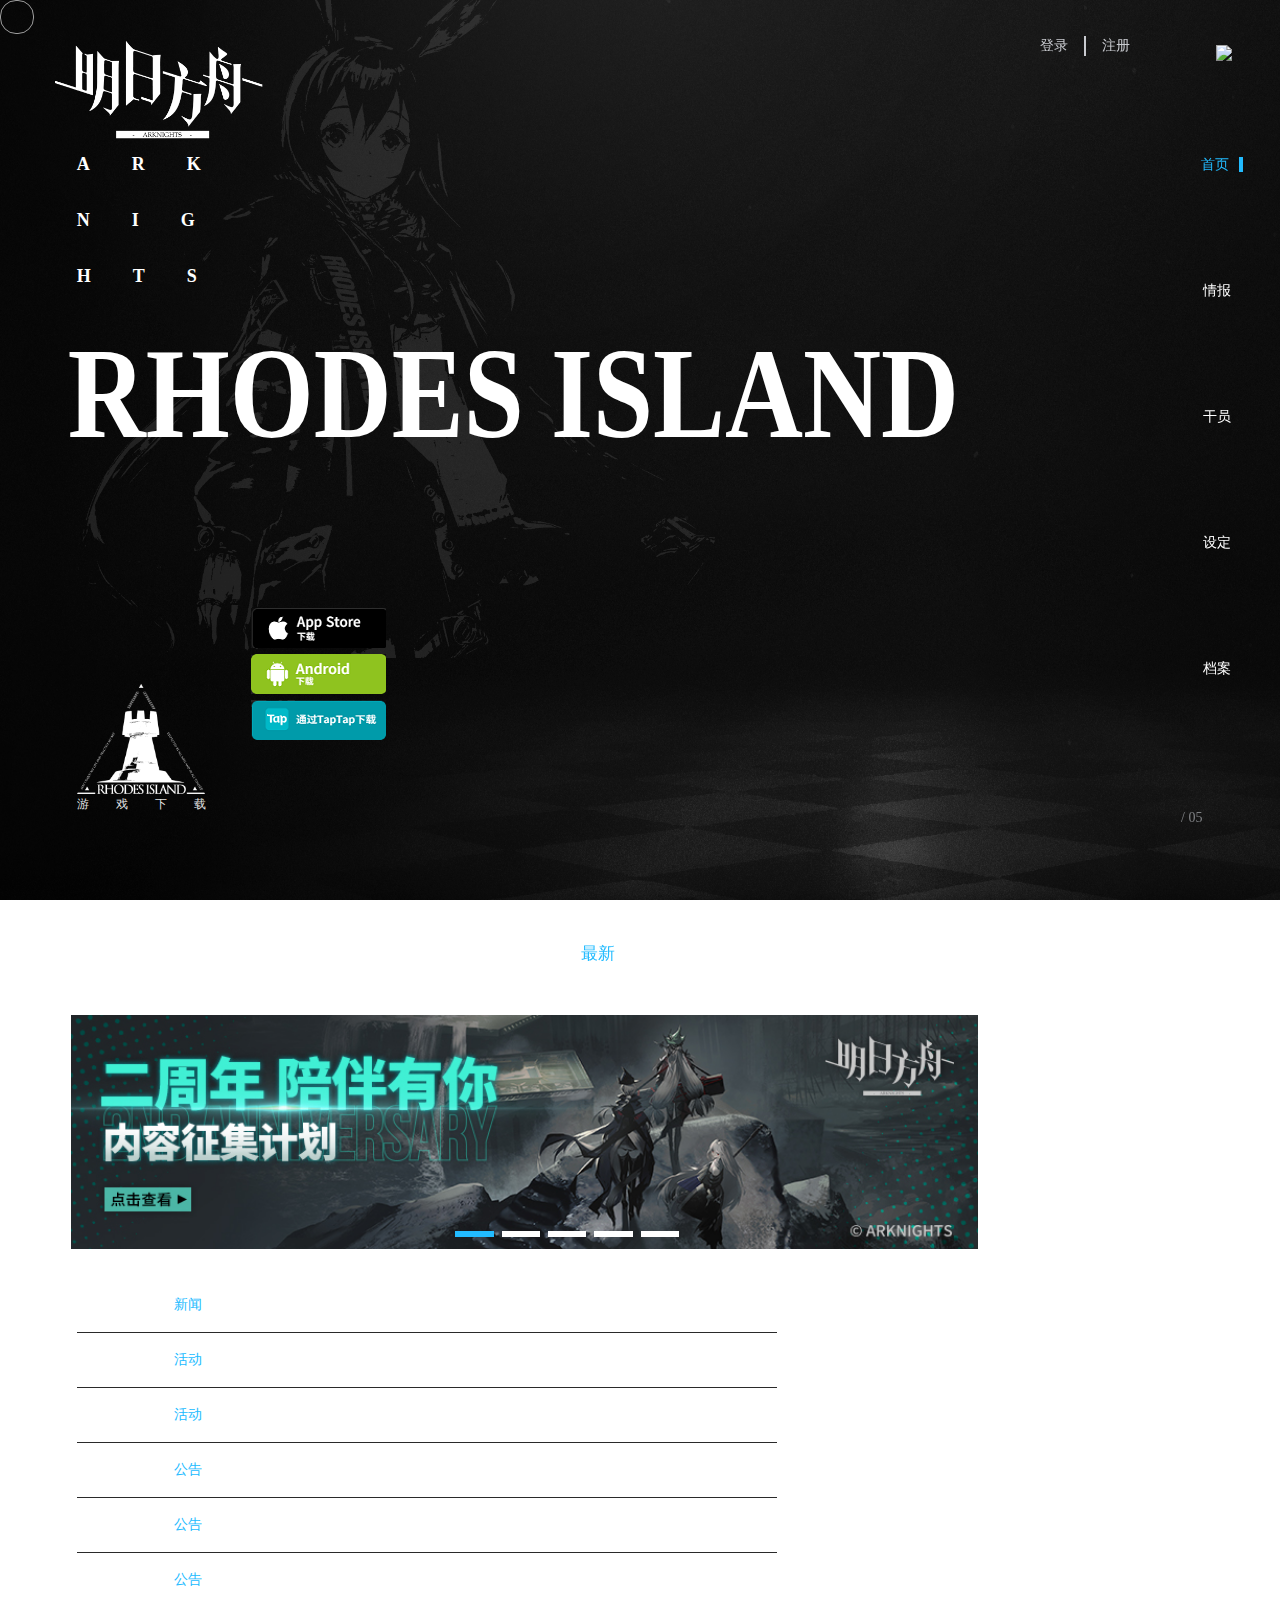
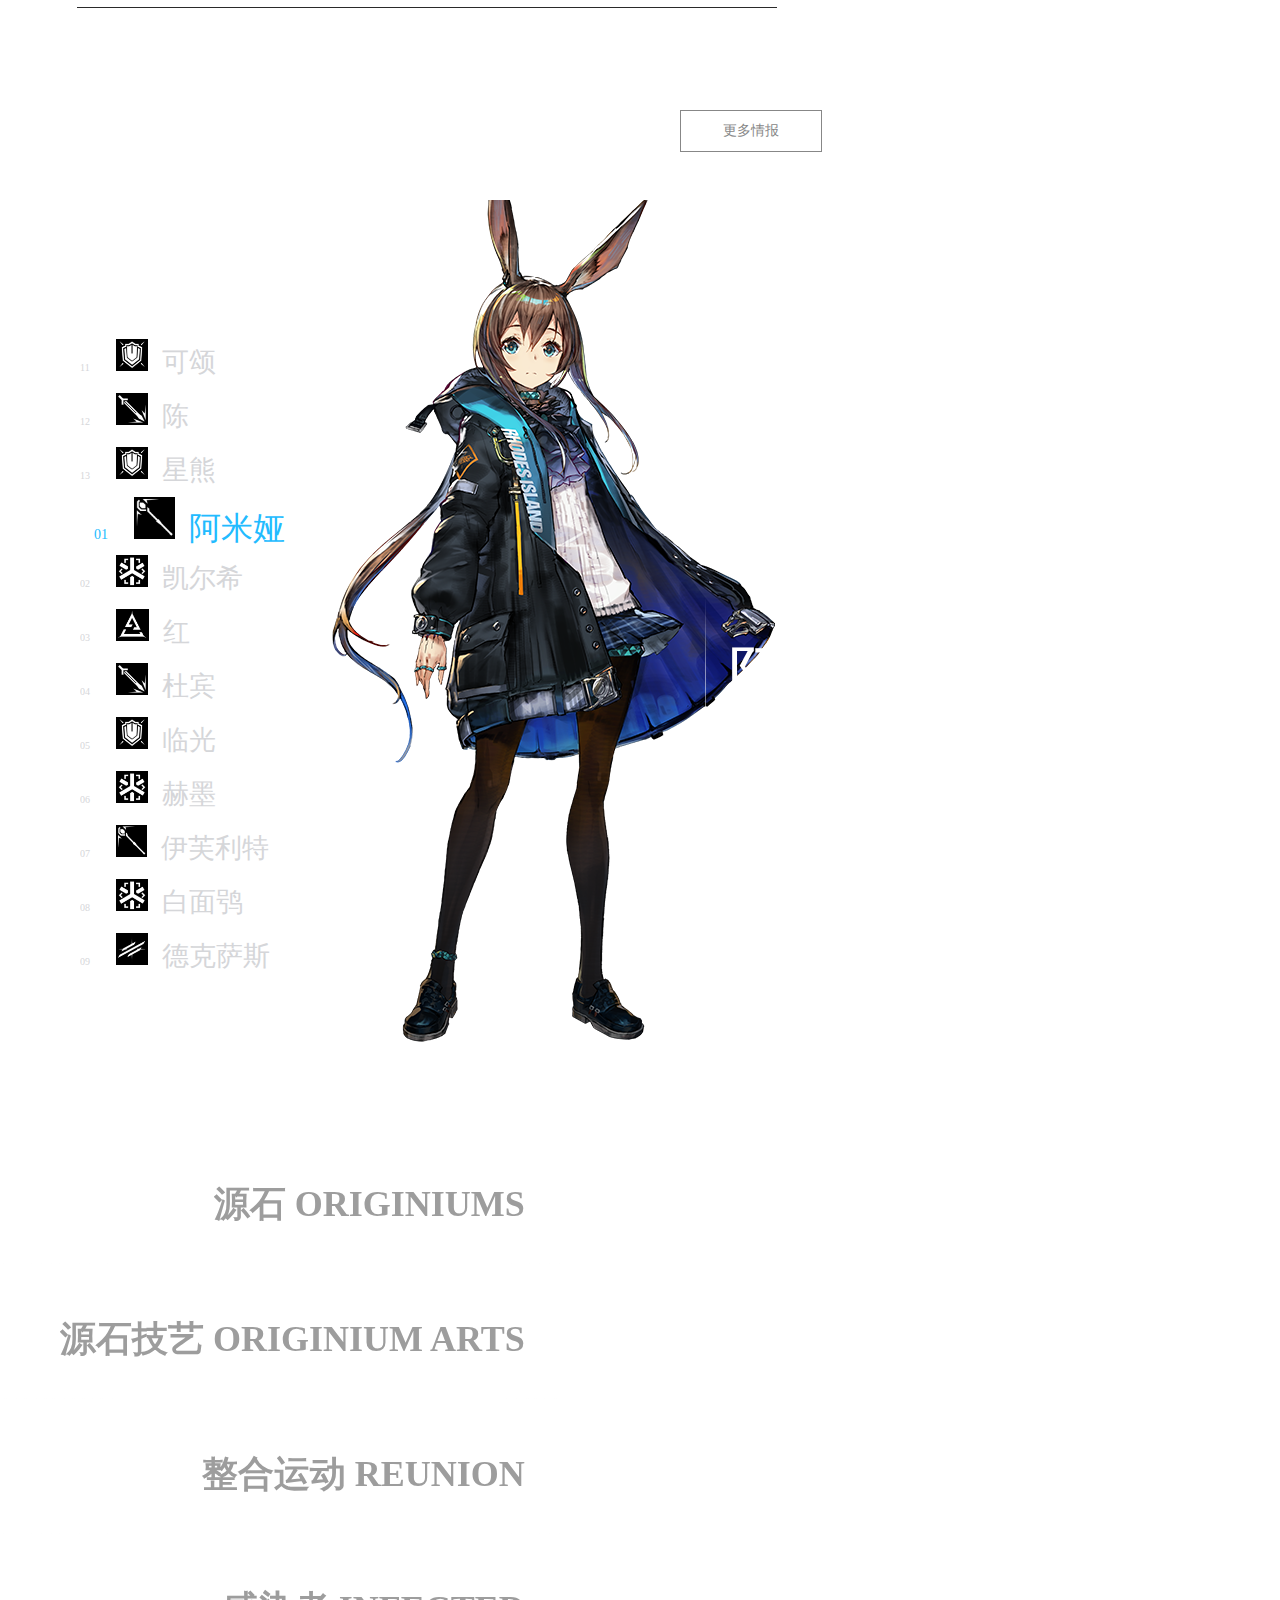
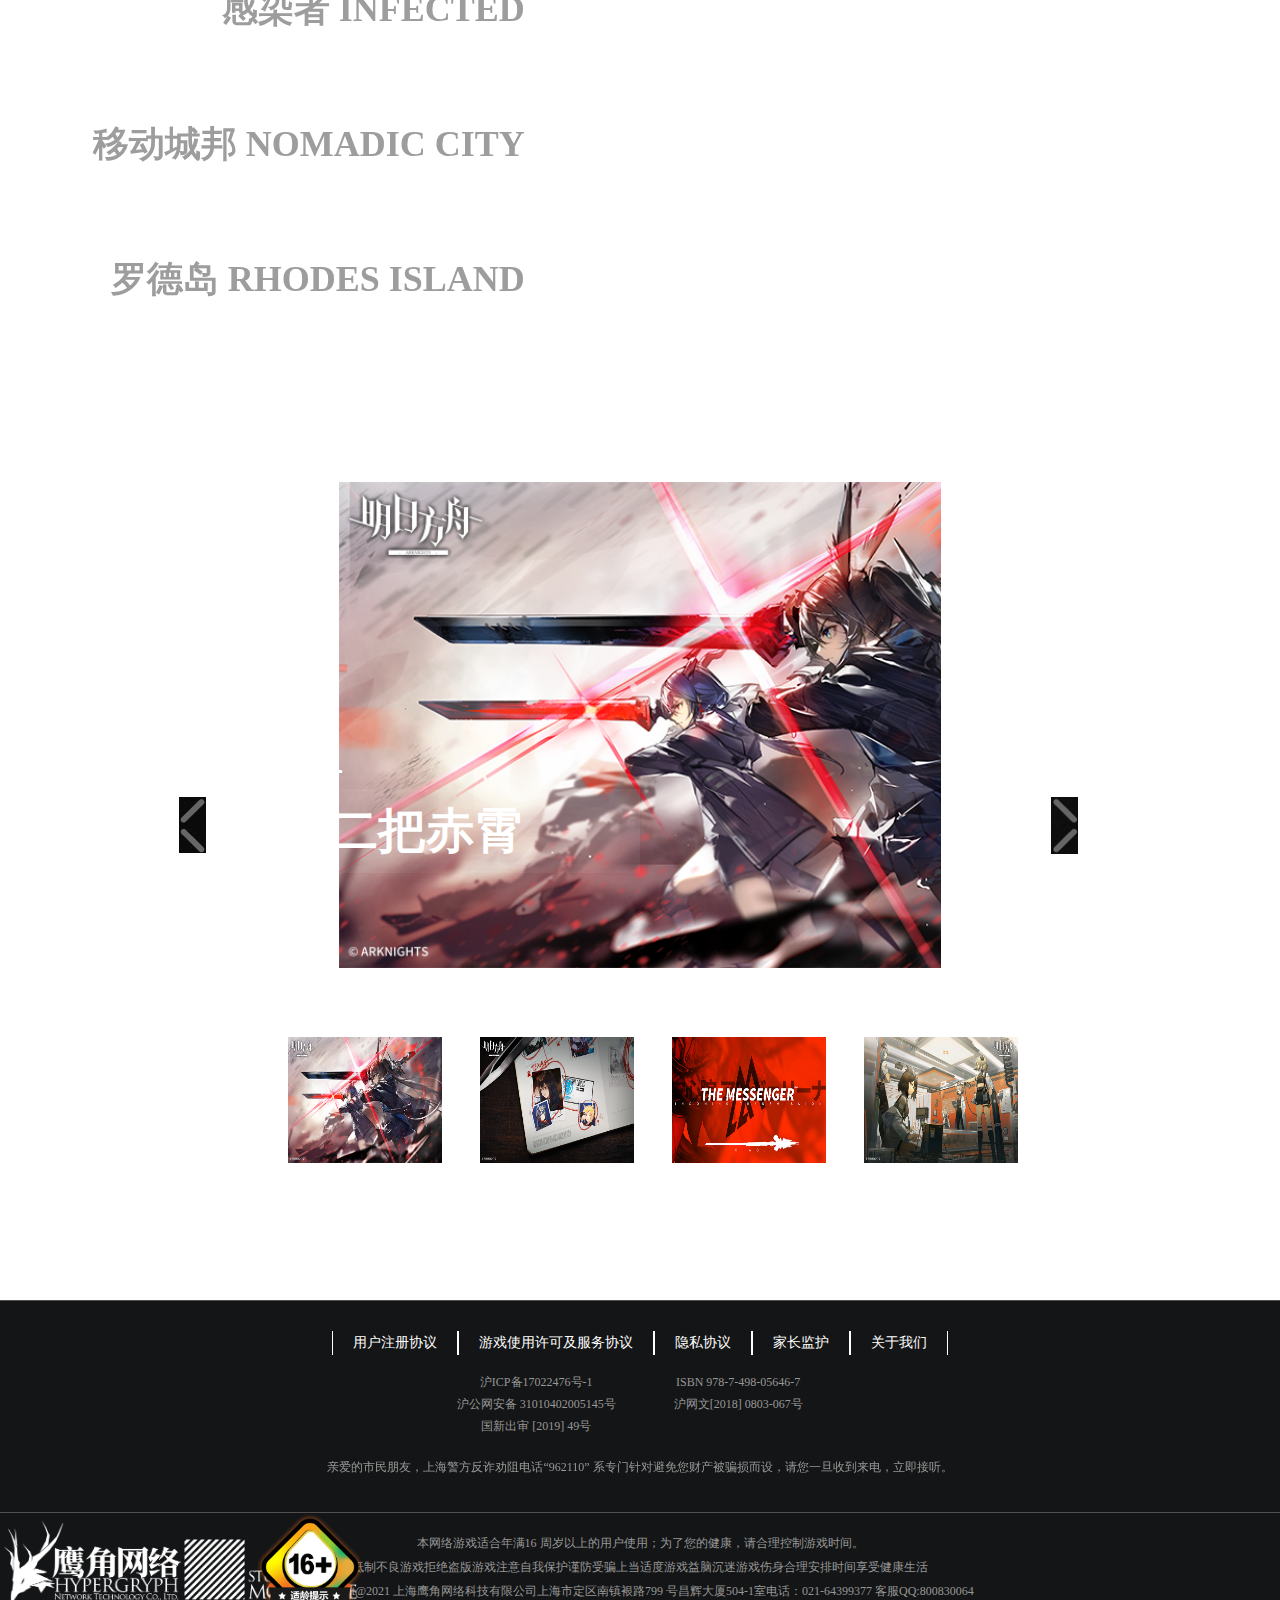
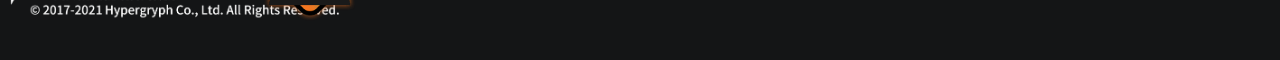
==== commit 270b2d81: "add about.html" ====
--- a/index.html
+++ b/index.html
@@ -98,31 +98,31 @@
                         </a>
                     </li>
                     <li class="informationNews">
-                        <a>
+                        <a href="https://ak.hypergryph.com/news/2021049228.html">
                             <b class="informationNewsTime">2021-04-24</b> <b class="informationNewsType">活动</b> <b
                                 class="informationNewsTitle">[活动预告]《明日方舟》二周年庆典即将开启</b>
                         </a>
                     </li>
                     <li class="informationNews">
-                        <a>
+                        <a href="https://ak.hypergryph.com/news/2021049279.html">
                             <b class="informationNewsTime">2021-04-24</b> <b class="informationNewsType">活动</b> <b
                                 class="informationNewsTitle">[限定寻访.庆典][深悼] 限时寻访即将开启</b>
                         </a>
                     </li>
                     <li class="informationNews">
-                        <a>
+                        <a href="https://ak.hypergryph.com/news/2021059763.html">
                             <b class="informationNewsTime">2021-05-19</b> <b class="informationNewsType">公告</b> <b
                                 class="informationNewsTitle">[明日方舟]05月19日封禁处理公告</b>
                         </a>
                     </li>
                     <li class="informationNews">
-                        <a>
+                        <a href="https://ak.hypergryph.com/news/2021059791.html">
                             <b class="informationNewsTime">2021-05-12</b> <b class="informationNewsType">公告</b> <b
                                 class="informationNewsTitle"> [明日方舟]05月12日16:00闪断更新公告</b>
                         </a>
                     </li>
                     <li class="informationNews">
-                        <a>
+                        <a href="https://ak.hypergryph.com/news/2021059702.html">
                             <b class="informationNewsTime">2021-05-12</b> <b class="informationNewsType">公告</b> <b
                                 class="informationNewsTitle">[明日方舟]05月12日封禁处理公告</b>
                         </a>
@@ -130,37 +130,37 @@
                 </ul>
                 <ul class="informationNew">
                     <li class="informationNews">
-                        <a>
+                        <a href="https://ak.hypergryph.com/news/2021059763.html">
                             <b class="informationNewsTime">2021-05-19</b> <b class="informationNewsType">公告</b> <b
                                 class="informationNewsTitle">[明日方舟]05月19日封禁处理公告</b>
                         </a>
                     </li>
                     <li class="informationNews">
-                        <a>
+                        <a href="https://ak.hypergryph.com/news/2021059791.html">
                             <b class="informationNewsTime">2021-05-12</b> <b class="informationNewsType">公告</b> <b
                                 class="informationNewsTitle"> [明日方舟]05月12日16:00闪断更新公告</b>
                         </a>
                     </li>
                     <li class="informationNews">
-                        <a>
+                        <a href="https://ak.hypergryph.com/news/2021059702.html">
                             <b class="informationNewsTime">2021-05-12</b> <b class="informationNewsType">公告</b> <b
                                 class="informationNewsTitle">[明日方舟]05月12日封禁处理公告</b>
                         </a>
                     </li>
                     <li class="informationNews">
-                        <a>
+                        <a href="https://ak.hypergryph.com/news/2021059729.html">
                             <b class="informationNewsTime">2021-05-08</b> <b class="informationNewsType">公告</b> <b
                                 class="informationNewsTitle"> [明日方舟]05月08日16:00闪断更新公告</b>
                         </a>
                     </li>
                     <li class="informationNews">
-                        <a>
+                        <a href="https://ak.hypergryph.com/news/2021059748.html">
                             <b class="informationNewsTime">2021-05-03</b> <b class="informationNewsType">公告</b> <b
                                 class="informationNewsTitle">[明日方舟]关于邮件领取异常说明</b>
                         </a>
                     </li>
                     <li class="informationNews">
-                        <a>
+                        <a href="https://ak.hypergryph.com/news/2021059215.html">
                             <b class="informationNewsTime">2021-05-01</b> <b class="informationNewsType">公告</b> <b
                                 class="informationNewsTitle">[明日方舟]05月01日登录异常说明</b>
                         </a>
@@ -168,37 +168,37 @@
                 </ul>
                 <ul class="informationNew">
                     <li class="informationNews">
-                        <a>
+                        <a href="https://ak.hypergryph.com/news/2021049228.html">
                             <b class="informationNewsTime">2021-04-24</b> <b class="informationNewsType">活动</b> <b
                                 class="informationNewsTitle">[活动预告]《明日方舟》二周年庆典即将开启</b>
                         </a>
                     </li>
                     <li class="informationNews">
-                        <a>
+                        <a href="https://ak.hypergryph.com/news/2021049279.html">
                             <b class="informationNewsTime">2021-04-24</b> <b class="informationNewsType">活动</b> <b
                                 class="informationNewsTitle">[限定寻访.庆典][深悼] 限时寻访即将开启</b>
                         </a>
                     </li>
                     <li class="informationNews">
-                        <a>
+                        <a href="https://ak.hypergryph.com/news/2021049400.html">
                             <b class="informationNewsTime">2021-04-10</b> <b class="informationNewsType">活动</b> <b
                                 class="informationNewsTitle">[活动预告]SideStory[遗尘漫步]限时活动即将开启</b>
                         </a>
                     </li>
                     <li class="informationNews">
-                        <a>
+                        <a href="https://ak.hypergryph.com/news/2021039852.html">
                             <b class="informationNewsTime">2021-03-23</b> <b class="informationNewsType">活动</b> <b
                                 class="informationNewsTitle">[活动预告][生于黑夜]限时复刻活动即将开启</b>
                         </a>
                     </li>
                     <li class="informationNews">
-                        <a>
+                        <a href="https://ak.hypergryph.com/news/2021037150.html">
                             <b class="informationNewsTime">2021-03-02</b> <b class="informationNewsType">活动</b> <b
                                 class="informationNewsTitle">[精英战术专家寻访]【进攻，防守，战术交汇】限时寻访即将开启</b>
                         </a>
                     </li>
                     <li class="informationNews">
-                        <a>
+                        <a href="https://ak.hypergryph.com/news/2021037111.html">
                             <b class="informationNewsTime">2021-03-02</b> <b class="informationNewsType">活动</b> <b
                                 class="informationNewsTitle">[活动预告]【罗德岛防御协议】多为合作限时开启</b>
                         </a>
@@ -206,37 +206,37 @@
                 </ul>
                 <ul class="informationNew">
                     <li class="informationNews">
-                        <a>
+                        <a href="https://ak.hypergryph.com/news/2021059734.html">
                             <b class="informationNewsTime">2021-05-20</b> <b class="informationNewsType">新闻</b> <b
                                 class="informationNewsTitle">《明日方舟》制作组通讯#11</b>
                         </a>
                     </li>
                     <li class="informationNews">
-                        <a>
+                        <a href="https://ak.hypergryph.com/news/2021059770.html">
                             <b class="informationNewsTime">2021-05-08</b> <b class="informationNewsType">新闻</b> <b
                                 class="informationNewsTitle">游戏适龄提示</b>
                         </a>
                     </li>
                     <li class="informationNews">
-                        <a>
+                        <a href="https://ak.hypergryph.com/news/2021049201.html">
                             <b class="informationNewsTime">2021-04-27</b> <b class="informationNewsType">新闻</b> <b
                                 class="informationNewsTitle">[明日方舟 x Apple 授权专卖店]线下专场活动</b>
                         </a>
                     </li>
                     <li class="informationNews">
-                        <a>
+                        <a href="https://ak.hypergryph.com/news/2021049478.html">
                             <b class="informationNewsTime">2021-04-06</b> <b class="informationNewsType">新闻</b> <b
                                 class="informationNewsTitle">《明日方舟》制作组通讯#10期</b>
                         </a>
                     </li>
                     <li class="informationNews">
-                        <a>
+                        <a href="https://ak.hypergryph.com/news/2021027168.html">
                             <b class="informationNewsTime">2021-02-23</b> <b class="informationNewsType">新闻</b> <b
                                 class="informationNewsTitle">《明日方舟》制作组通讯#9期</b>
                         </a>
                     </li>
                     <li class="informationNews">
-                        <a>
+                        <a href="https://ak.hypergryph.com/news/2021017337.html">
                             <b class="informationNewsTime">2021-01-11</b> <b class="informationNewsType">新闻</b> <b
                                 class="informationNewsTitle">《明日方舟》制作组通讯#8期</b>
                         </a>
@@ -760,7 +760,7 @@
             <li class="friendLi"><a href="https://www.hypergryph.com/service" target="_blank">游戏使用许可及服务协议</a></li>
             <li class="friendLi"><a href="https://www.hypergryph.com/privacy" target="_blank">隐私协议</a></li>
             <li class="friendLi"><a href="https://www.hypergryph.com/custody" target="_blank">家长监护</a></li>
-            <li class="friendLi"><a href="https://www.hypergryph.com/connect" target="_blank">联系我们</a></li>
+            <li class="friendLi"><a href="./html/about.html" target="_blank">关于我们</a></li>
         </ul>
         <br>
         <ul id="footerInforMation">
--- a/css/style.css
+++ b/css/style.css
@@ -23,6 +23,11 @@
     background: url("../img/index/background.jpg") no-repeat fixed;
     background-size: 100vw 100vh;
     cursor: url("../img/index/cursor-inner.1d69419cb78ed4579ad9.png") 3 3, default;
+}
+
+a{
+    color: #fff;
+    text-decoration: none;
 }
 
 a:hover {
@@ -966,9 +971,6 @@
     text-align: center;
     margin-top: 30px;
 }
-.friend{
-    text-align: center;
-}
 
 .friendLi{
     display: inline-block;
@@ -978,7 +980,7 @@
 
 .friendLi a{
     display: inline-block;
-    font: normal normal 14px "SansRegular";
+    font-size: 14px;
     color: #fff;
     line-height: 24px;
     text-decoration: none;
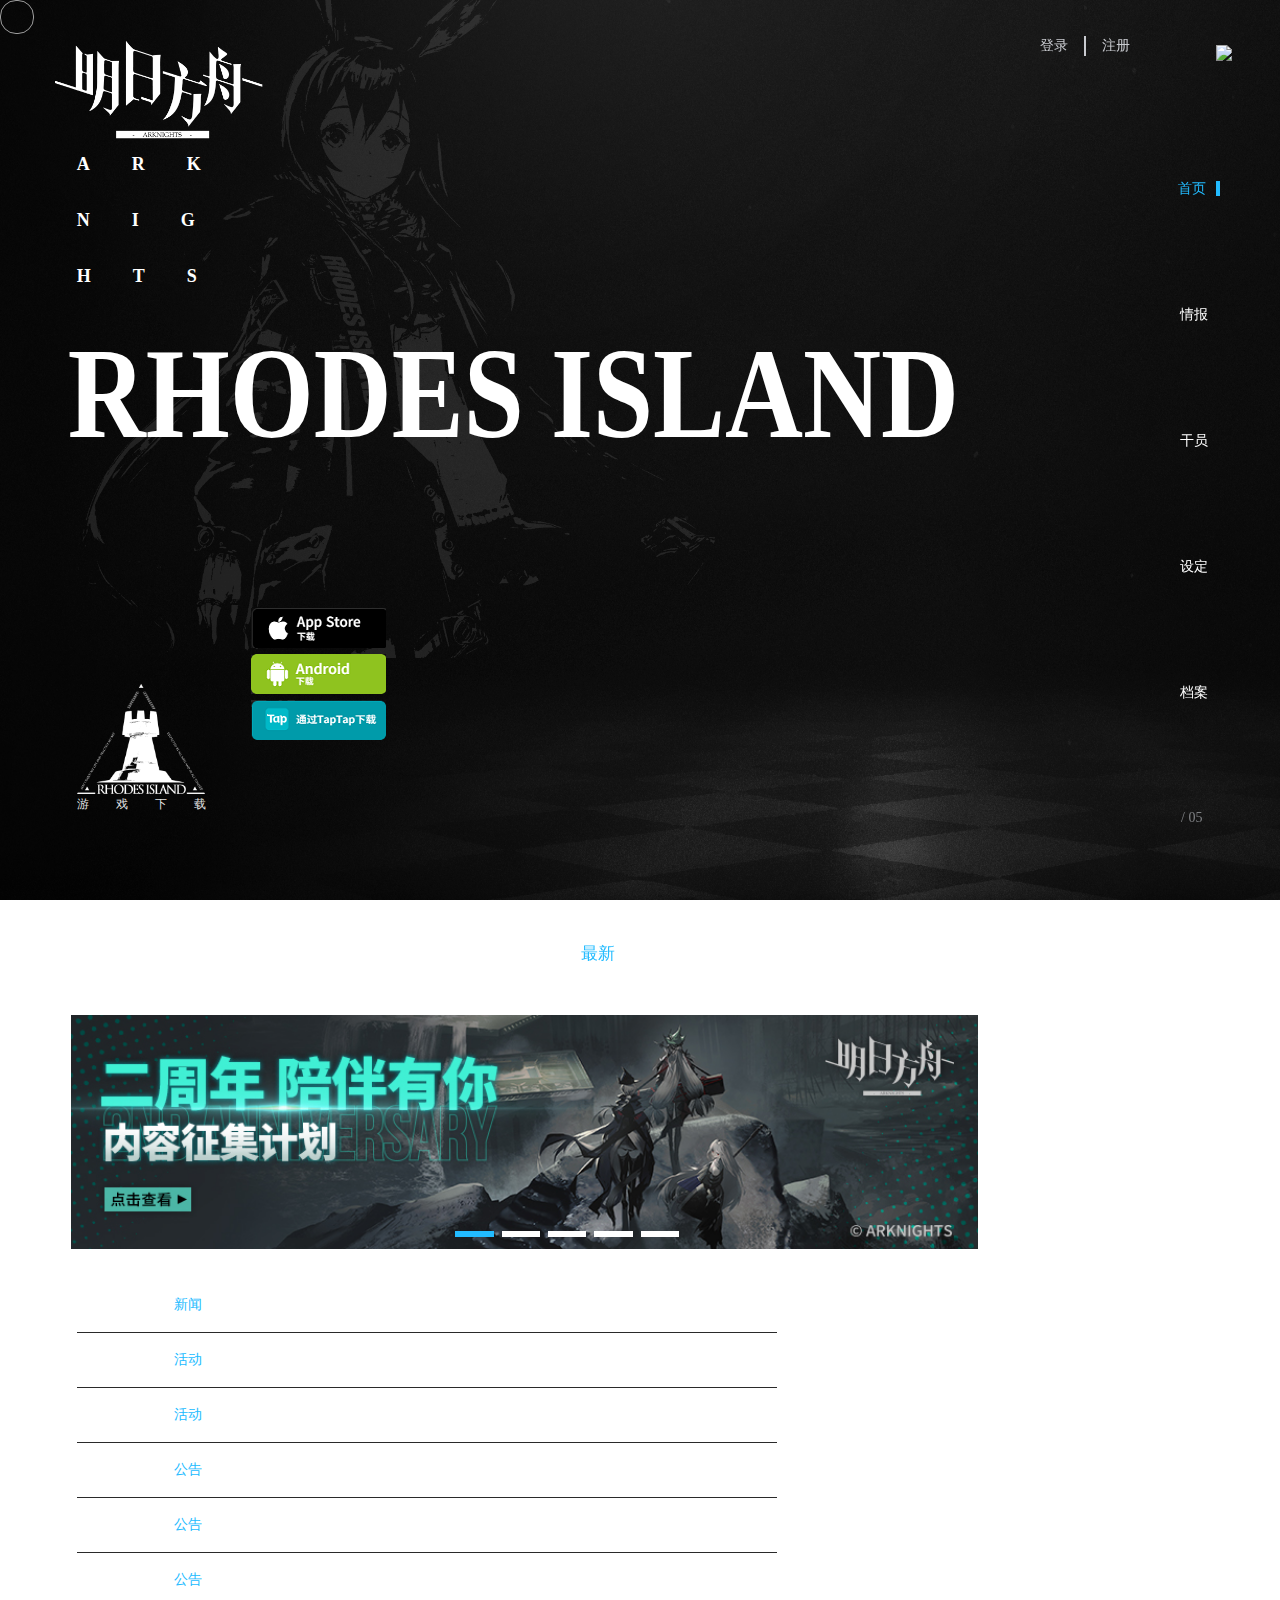
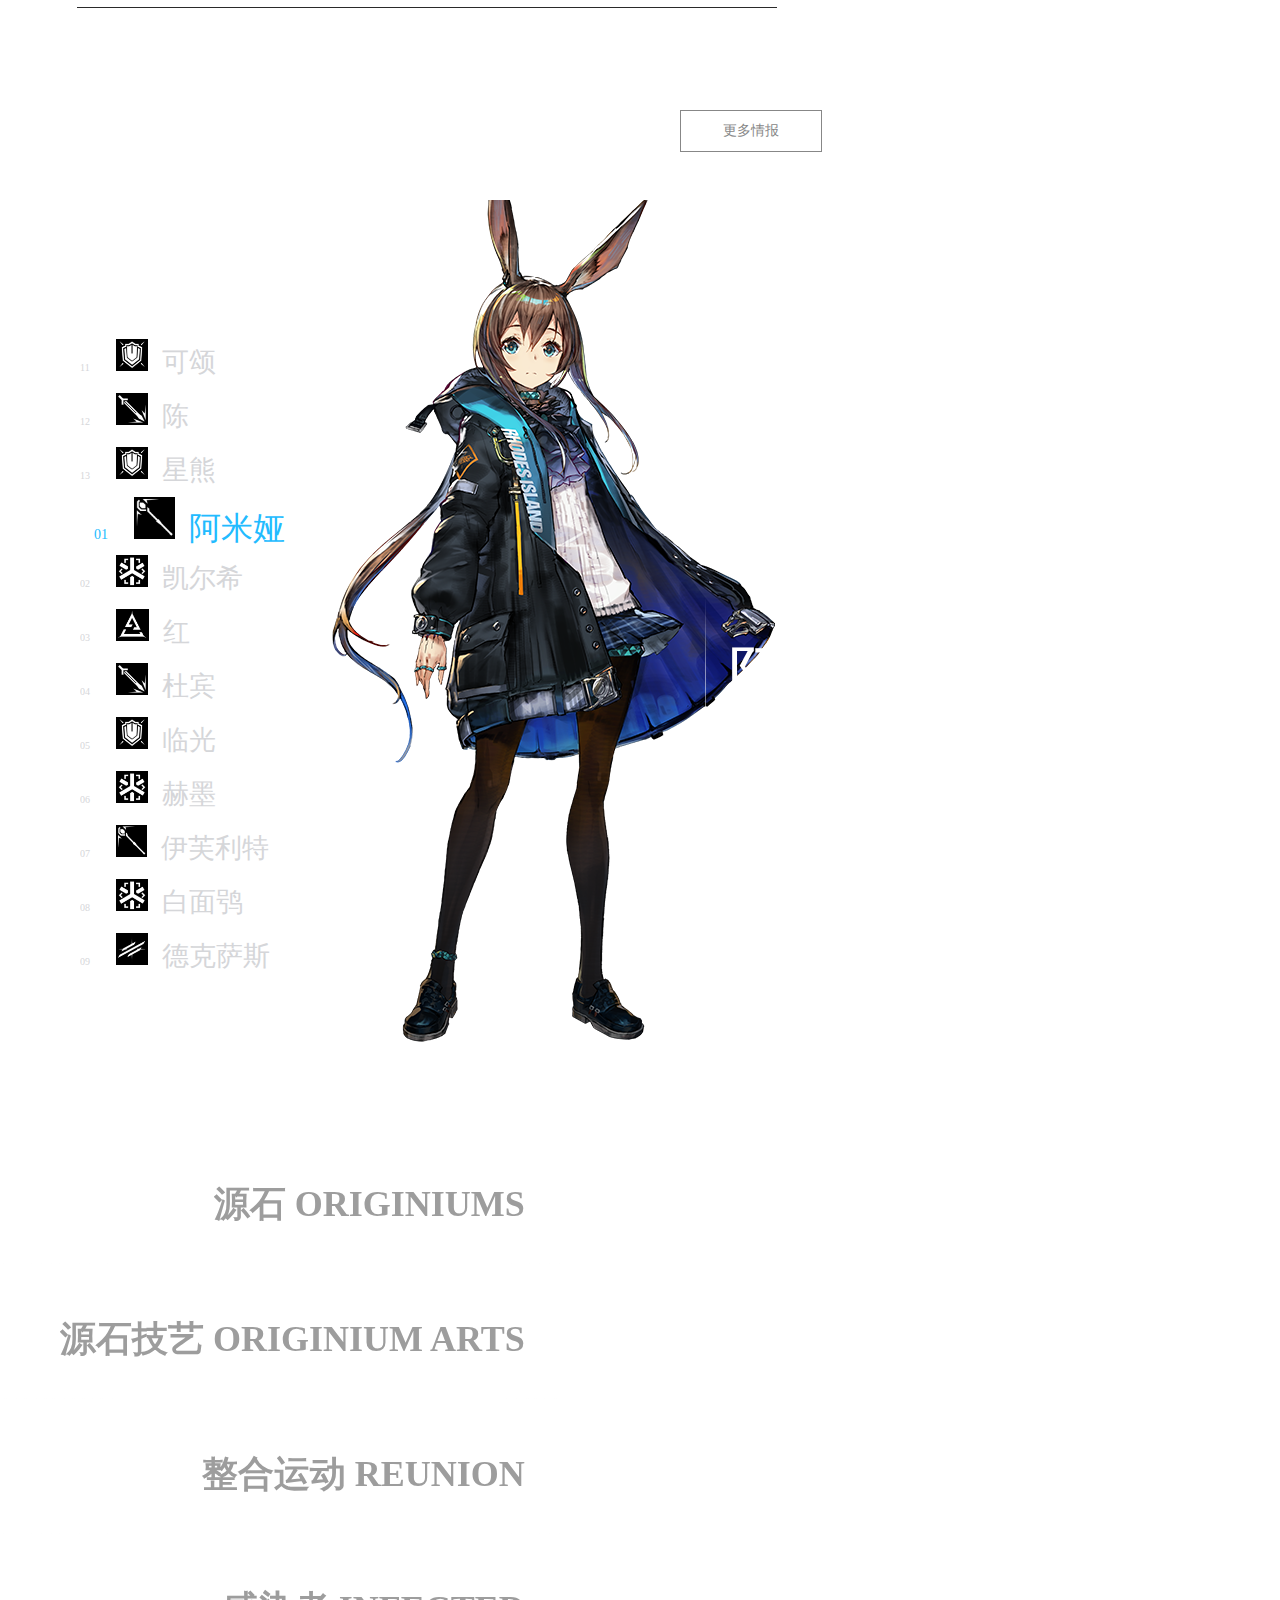
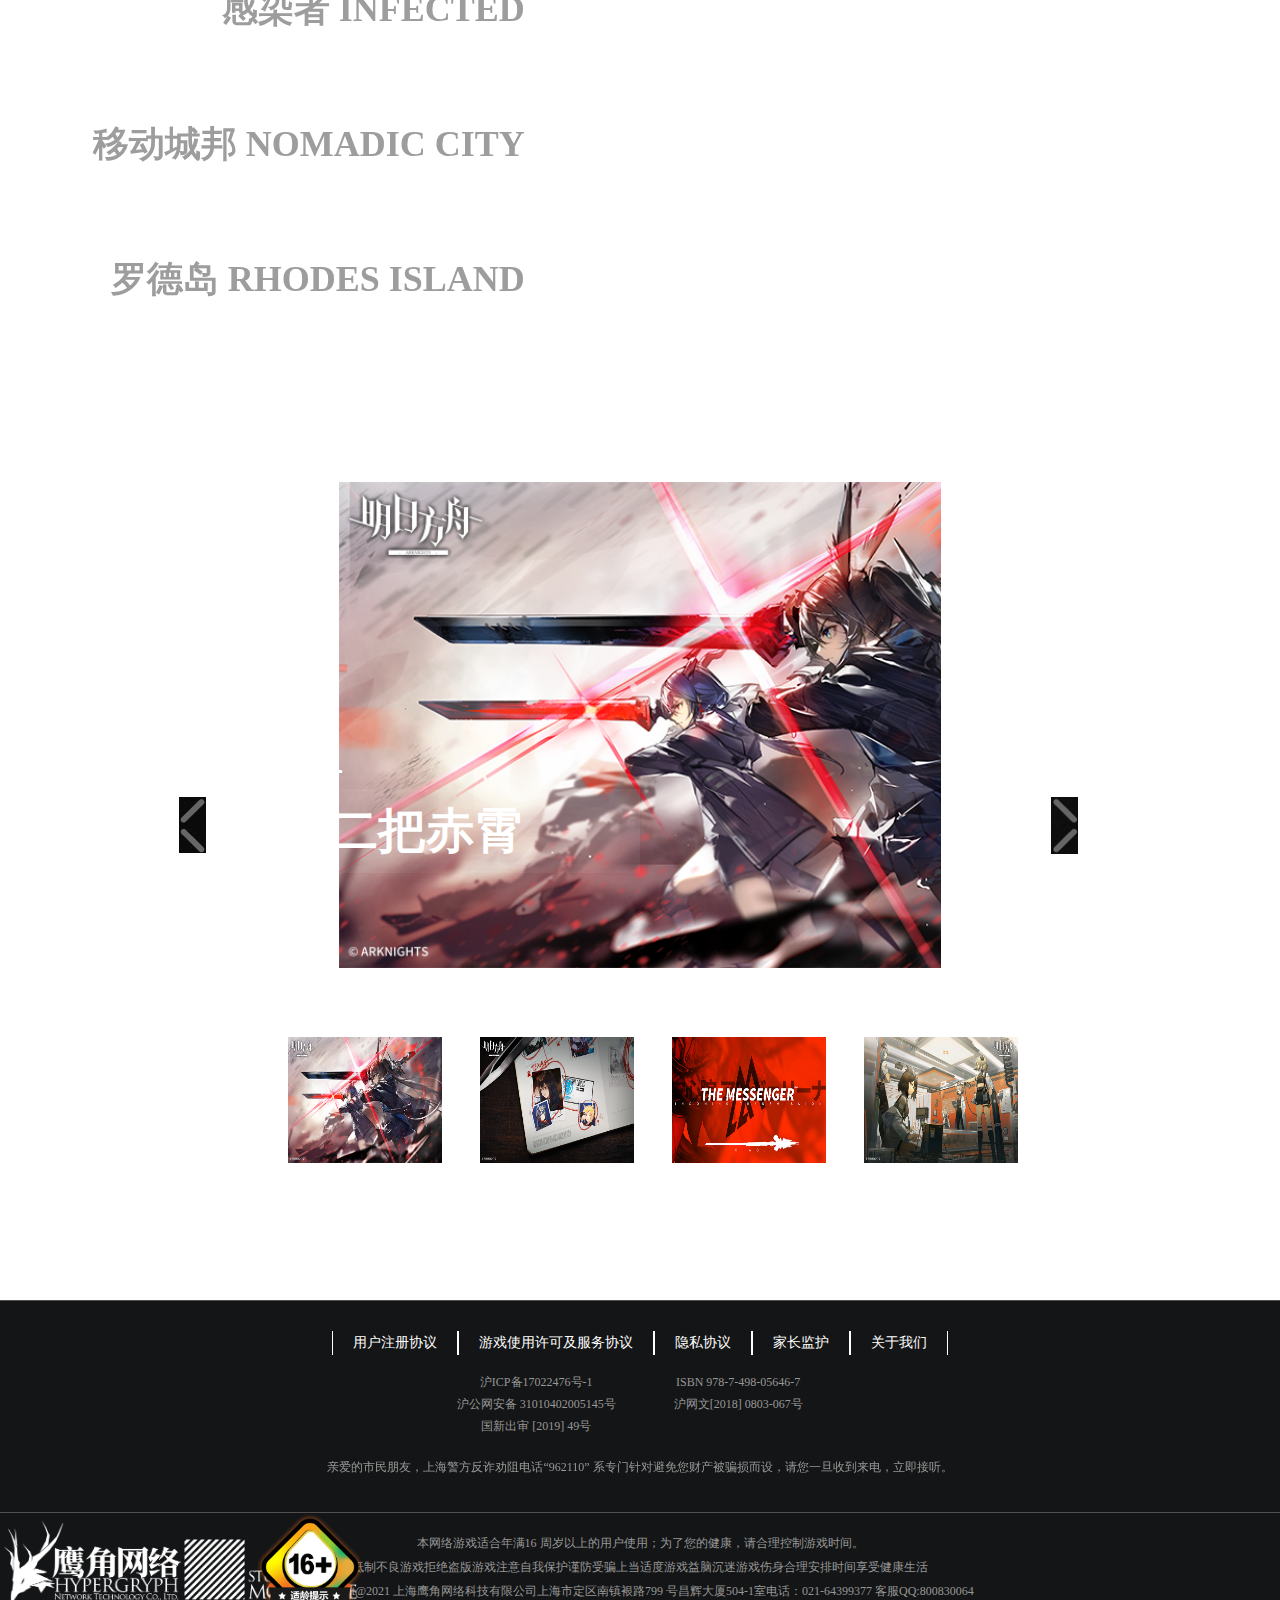
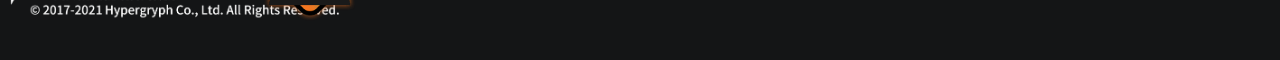
==== commit 6509baa6: "Merge branch 'master' of https://gitee.com/Hyperion-LR/Arklights" ====
--- a/index.html
+++ b/index.html
@@ -42,7 +42,7 @@
                 </span>
             </span>
             <span id="gameDownload">
-                <img srcset="../img/index/log.png">
+                <img src="../img/index/log.png">
                 <span id="gameDownloadInfo">
                     <span>游</span><span>戏</span><span>下</span><span>载</span>
                 </span>
@@ -92,37 +92,37 @@
                 </div>
                 <ul class="informationNew">
                     <li class="informationNews">
-                        <a href="./html/indexInformation/00001.html">
+                        <a href="./html/indexInformation/00001.html" target="_blank">
                             <b class="informationNewsTime">2021-05-20</b> <b class="informationNewsType">新闻</b> <b
                                 class="informationNewsTitle">《明日方舟》制作组通讯#11</b>
                         </a>
                     </li>
                     <li class="informationNews">
-                        <a href="https://ak.hypergryph.com/news/2021049228.html">
+                        <a href="https://ak.hypergryph.com/news/2021049228.html" target="_blank">
                             <b class="informationNewsTime">2021-04-24</b> <b class="informationNewsType">活动</b> <b
                                 class="informationNewsTitle">[活动预告]《明日方舟》二周年庆典即将开启</b>
                         </a>
                     </li>
                     <li class="informationNews">
-                        <a href="https://ak.hypergryph.com/news/2021049279.html">
+                        <a href="https://ak.hypergryph.com/news/2021049279.html" target="_blank">
                             <b class="informationNewsTime">2021-04-24</b> <b class="informationNewsType">活动</b> <b
                                 class="informationNewsTitle">[限定寻访.庆典][深悼] 限时寻访即将开启</b>
                         </a>
                     </li>
                     <li class="informationNews">
-                        <a href="https://ak.hypergryph.com/news/2021059763.html">
+                        <a href="https://ak.hypergryph.com/news/2021059763.html" target="_blank">
                             <b class="informationNewsTime">2021-05-19</b> <b class="informationNewsType">公告</b> <b
                                 class="informationNewsTitle">[明日方舟]05月19日封禁处理公告</b>
                         </a>
                     </li>
                     <li class="informationNews">
-                        <a href="https://ak.hypergryph.com/news/2021059791.html">
+                        <a href="https://ak.hypergryph.com/news/2021059791.html" target="_blank">
                             <b class="informationNewsTime">2021-05-12</b> <b class="informationNewsType">公告</b> <b
                                 class="informationNewsTitle"> [明日方舟]05月12日16:00闪断更新公告</b>
                         </a>
                     </li>
                     <li class="informationNews">
-                        <a href="https://ak.hypergryph.com/news/2021059702.html">
+                        <a href="https://ak.hypergryph.com/news/2021059702.html" target="_blank">
                             <b class="informationNewsTime">2021-05-12</b> <b class="informationNewsType">公告</b> <b
                                 class="informationNewsTitle">[明日方舟]05月12日封禁处理公告</b>
                         </a>
@@ -130,37 +130,37 @@
                 </ul>
                 <ul class="informationNew">
                     <li class="informationNews">
-                        <a href="https://ak.hypergryph.com/news/2021059763.html">
+                        <a href="https://ak.hypergryph.com/news/2021059763.html" target="_blank">
                             <b class="informationNewsTime">2021-05-19</b> <b class="informationNewsType">公告</b> <b
                                 class="informationNewsTitle">[明日方舟]05月19日封禁处理公告</b>
                         </a>
                     </li>
                     <li class="informationNews">
-                        <a href="https://ak.hypergryph.com/news/2021059791.html">
+                        <a href="https://ak.hypergryph.com/news/2021059791.html" target="_blank">
                             <b class="informationNewsTime">2021-05-12</b> <b class="informationNewsType">公告</b> <b
                                 class="informationNewsTitle"> [明日方舟]05月12日16:00闪断更新公告</b>
                         </a>
                     </li>
                     <li class="informationNews">
-                        <a href="https://ak.hypergryph.com/news/2021059702.html">
+                        <a href="https://ak.hypergryph.com/news/2021059702.html" target="_blank">
                             <b class="informationNewsTime">2021-05-12</b> <b class="informationNewsType">公告</b> <b
                                 class="informationNewsTitle">[明日方舟]05月12日封禁处理公告</b>
                         </a>
                     </li>
                     <li class="informationNews">
-                        <a href="https://ak.hypergryph.com/news/2021059729.html">
+                        <a href="https://ak.hypergryph.com/news/2021059729.html" target="_blank">
                             <b class="informationNewsTime">2021-05-08</b> <b class="informationNewsType">公告</b> <b
                                 class="informationNewsTitle"> [明日方舟]05月08日16:00闪断更新公告</b>
                         </a>
                     </li>
                     <li class="informationNews">
-                        <a href="https://ak.hypergryph.com/news/2021059748.html">
+                        <a href="https://ak.hypergryph.com/news/2021059748.html" target="_blank">
                             <b class="informationNewsTime">2021-05-03</b> <b class="informationNewsType">公告</b> <b
                                 class="informationNewsTitle">[明日方舟]关于邮件领取异常说明</b>
                         </a>
                     </li>
                     <li class="informationNews">
-                        <a href="https://ak.hypergryph.com/news/2021059215.html">
+                        <a href="https://ak.hypergryph.com/news/2021059215.html" target="_blank">
                             <b class="informationNewsTime">2021-05-01</b> <b class="informationNewsType">公告</b> <b
                                 class="informationNewsTitle">[明日方舟]05月01日登录异常说明</b>
                         </a>
@@ -168,37 +168,37 @@
                 </ul>
                 <ul class="informationNew">
                     <li class="informationNews">
-                        <a href="https://ak.hypergryph.com/news/2021049228.html">
+                        <a href="https://ak.hypergryph.com/news/2021049228.html" target="_blank">
                             <b class="informationNewsTime">2021-04-24</b> <b class="informationNewsType">活动</b> <b
                                 class="informationNewsTitle">[活动预告]《明日方舟》二周年庆典即将开启</b>
                         </a>
                     </li>
                     <li class="informationNews">
-                        <a href="https://ak.hypergryph.com/news/2021049279.html">
+                        <a href="https://ak.hypergryph.com/news/2021049279.html" target="_blank">
                             <b class="informationNewsTime">2021-04-24</b> <b class="informationNewsType">活动</b> <b
                                 class="informationNewsTitle">[限定寻访.庆典][深悼] 限时寻访即将开启</b>
                         </a>
                     </li>
                     <li class="informationNews">
-                        <a href="https://ak.hypergryph.com/news/2021049400.html">
+                        <a href="https://ak.hypergryph.com/news/2021049400.html" target="_blank">
                             <b class="informationNewsTime">2021-04-10</b> <b class="informationNewsType">活动</b> <b
                                 class="informationNewsTitle">[活动预告]SideStory[遗尘漫步]限时活动即将开启</b>
                         </a>
                     </li>
                     <li class="informationNews">
-                        <a href="https://ak.hypergryph.com/news/2021039852.html">
+                        <a href="https://ak.hypergryph.com/news/2021039852.html" target="_blank">
                             <b class="informationNewsTime">2021-03-23</b> <b class="informationNewsType">活动</b> <b
                                 class="informationNewsTitle">[活动预告][生于黑夜]限时复刻活动即将开启</b>
                         </a>
                     </li>
                     <li class="informationNews">
-                        <a href="https://ak.hypergryph.com/news/2021037150.html">
+                        <a href="https://ak.hypergryph.com/news/2021037150.html" target="_blank">
                             <b class="informationNewsTime">2021-03-02</b> <b class="informationNewsType">活动</b> <b
                                 class="informationNewsTitle">[精英战术专家寻访]【进攻，防守，战术交汇】限时寻访即将开启</b>
                         </a>
                     </li>
                     <li class="informationNews">
-                        <a href="https://ak.hypergryph.com/news/2021037111.html">
+                        <a href="https://ak.hypergryph.com/news/2021037111.html" target="_blank">
                             <b class="informationNewsTime">2021-03-02</b> <b class="informationNewsType">活动</b> <b
                                 class="informationNewsTitle">[活动预告]【罗德岛防御协议】多为合作限时开启</b>
                         </a>
@@ -206,43 +206,43 @@
                 </ul>
                 <ul class="informationNew">
                     <li class="informationNews">
-                        <a href="https://ak.hypergryph.com/news/2021059734.html">
+                        <a href="https://ak.hypergryph.com/news/2021059734.html" target="_blank">
                             <b class="informationNewsTime">2021-05-20</b> <b class="informationNewsType">新闻</b> <b
                                 class="informationNewsTitle">《明日方舟》制作组通讯#11</b>
                         </a>
                     </li>
                     <li class="informationNews">
-                        <a href="https://ak.hypergryph.com/news/2021059770.html">
+                        <a href="https://ak.hypergryph.com/news/2021059770.html" target="_blank">
                             <b class="informationNewsTime">2021-05-08</b> <b class="informationNewsType">新闻</b> <b
                                 class="informationNewsTitle">游戏适龄提示</b>
                         </a>
                     </li>
                     <li class="informationNews">
-                        <a href="https://ak.hypergryph.com/news/2021049201.html">
+                        <a href="https://ak.hypergryph.com/news/2021049201.html" target="_blank">
                             <b class="informationNewsTime">2021-04-27</b> <b class="informationNewsType">新闻</b> <b
                                 class="informationNewsTitle">[明日方舟 x Apple 授权专卖店]线下专场活动</b>
                         </a>
                     </li>
                     <li class="informationNews">
-                        <a href="https://ak.hypergryph.com/news/2021049478.html">
+                        <a href="https://ak.hypergryph.com/news/2021049478.html" target="_blank">
                             <b class="informationNewsTime">2021-04-06</b> <b class="informationNewsType">新闻</b> <b
                                 class="informationNewsTitle">《明日方舟》制作组通讯#10期</b>
                         </a>
                     </li>
                     <li class="informationNews">
-                        <a href="https://ak.hypergryph.com/news/2021027168.html">
+                        <a href="https://ak.hypergryph.com/news/2021027168.html" target="_blank">
                             <b class="informationNewsTime">2021-02-23</b> <b class="informationNewsType">新闻</b> <b
                                 class="informationNewsTitle">《明日方舟》制作组通讯#9期</b>
                         </a>
                     </li>
                     <li class="informationNews">
-                        <a href="https://ak.hypergryph.com/news/2021017337.html">
+                        <a href="https://ak.hypergryph.com/news/2021017337.html" target="_blank">
                             <b class="informationNewsTime">2021-01-11</b> <b class="informationNewsType">新闻</b> <b
                                 class="informationNewsTitle">《明日方舟》制作组通讯#8期</b>
                         </a>
                     </li>
                 </ul>
-                <a id="informationToMore" href="./html/indexInformation/informationToMore.html">更多情报</a>
+                <a id="informationToMore" href="./html/indexInformation/informationToMore.html" target="_blank">更多情报</a>
             </span>
         </div>
 
--- a/css/style.css
+++ b/css/style.css
@@ -82,8 +82,8 @@
 
 #navPage {
     position: fixed;
-    left: 92vw;
-    top: 8vw;
+    right: 4vw;
+    top: 14vh;
     z-index: 3;
 }
 
@@ -192,7 +192,7 @@
 }
 
 #gameDownload img:hover{
-    src: url("../img/index/下载.png");
+    content:url("../img/index/downloadImg.png");
     transform: rotateY(180deg);   /* 水平镜像翻转 */
 }
 
@@ -789,6 +789,7 @@
 #mediaList{
     text-align: center;
     height: 90vh;
+    transition: all 160ms;
 }
 
 #mediaImg{
@@ -900,6 +901,7 @@
     position: absolute;
     top: 435vh;
     left: 18vw;
+    overflow: visible;
 }
 
 .mediaInformation{
@@ -909,7 +911,7 @@
     width: 32vw;
     top: 0vh;
     left: 0vw;
-    transition: all 600ms;
+    transition: all 600ms, transform 160ms;
 }
 
 .mediaInformationIndex{
@@ -976,6 +978,8 @@
     display: inline-block;
     border-right: 1px solid #fff;
     border-left: 1px solid #fff;
+    position: relative;
+    z-index: 1;
 }
 
 .friendLi a{
@@ -986,6 +990,8 @@
     text-decoration: none;
     margin-right: 20px;
     margin-left: 20px;
+    position: relative;
+    z-index: 3;
 }
 
 #footerInforMation{
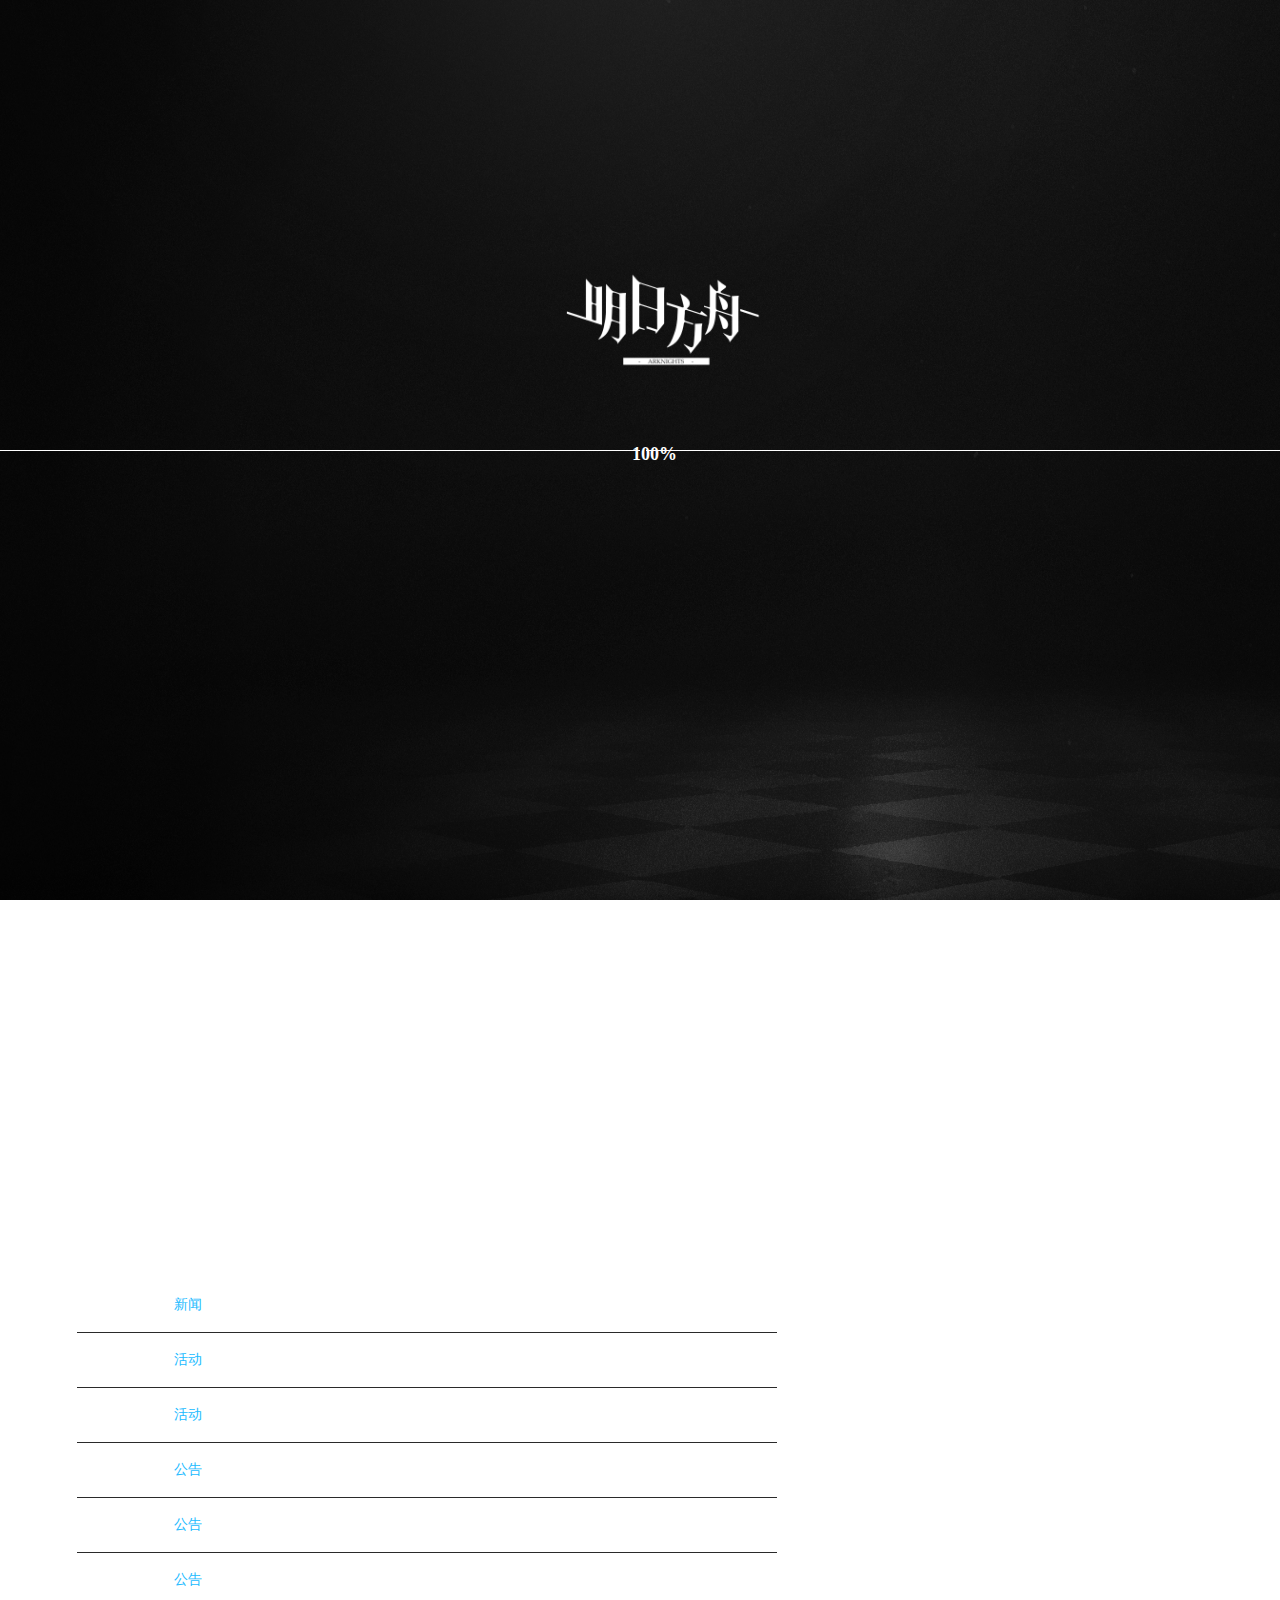
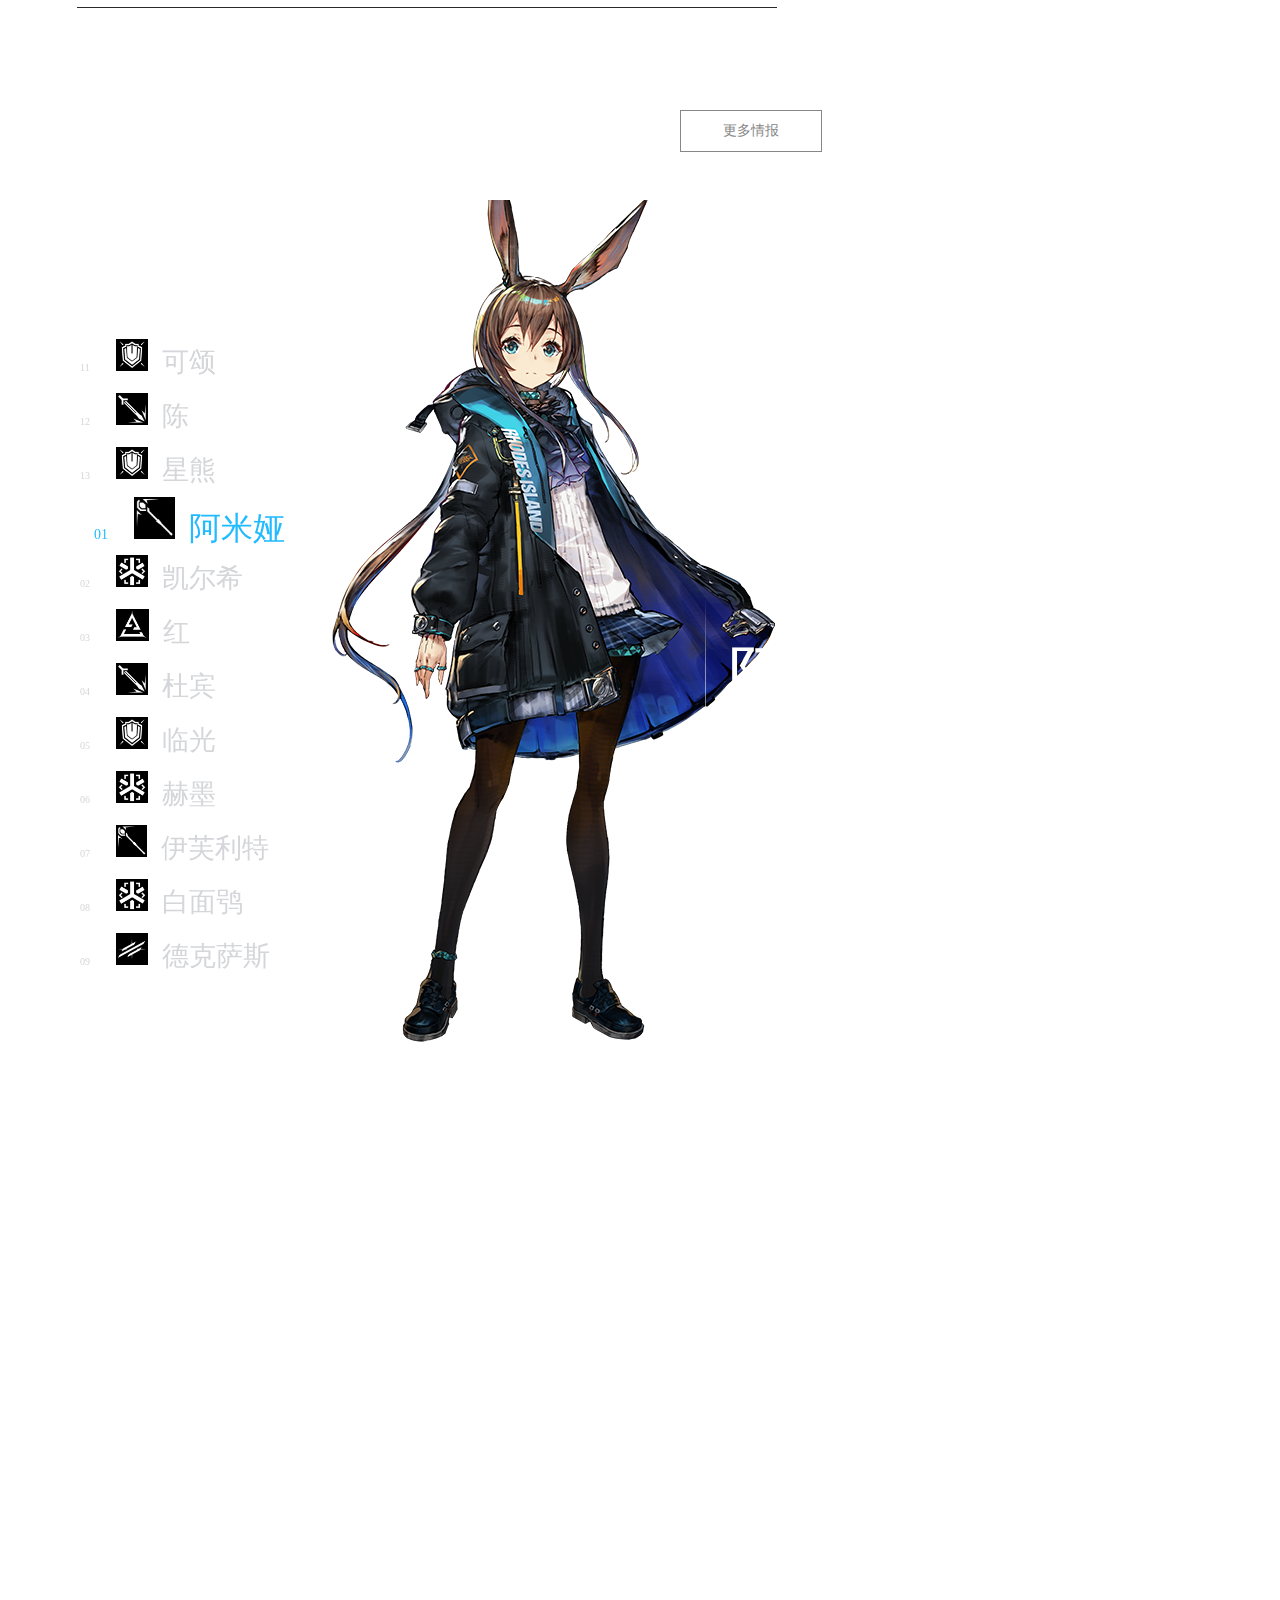
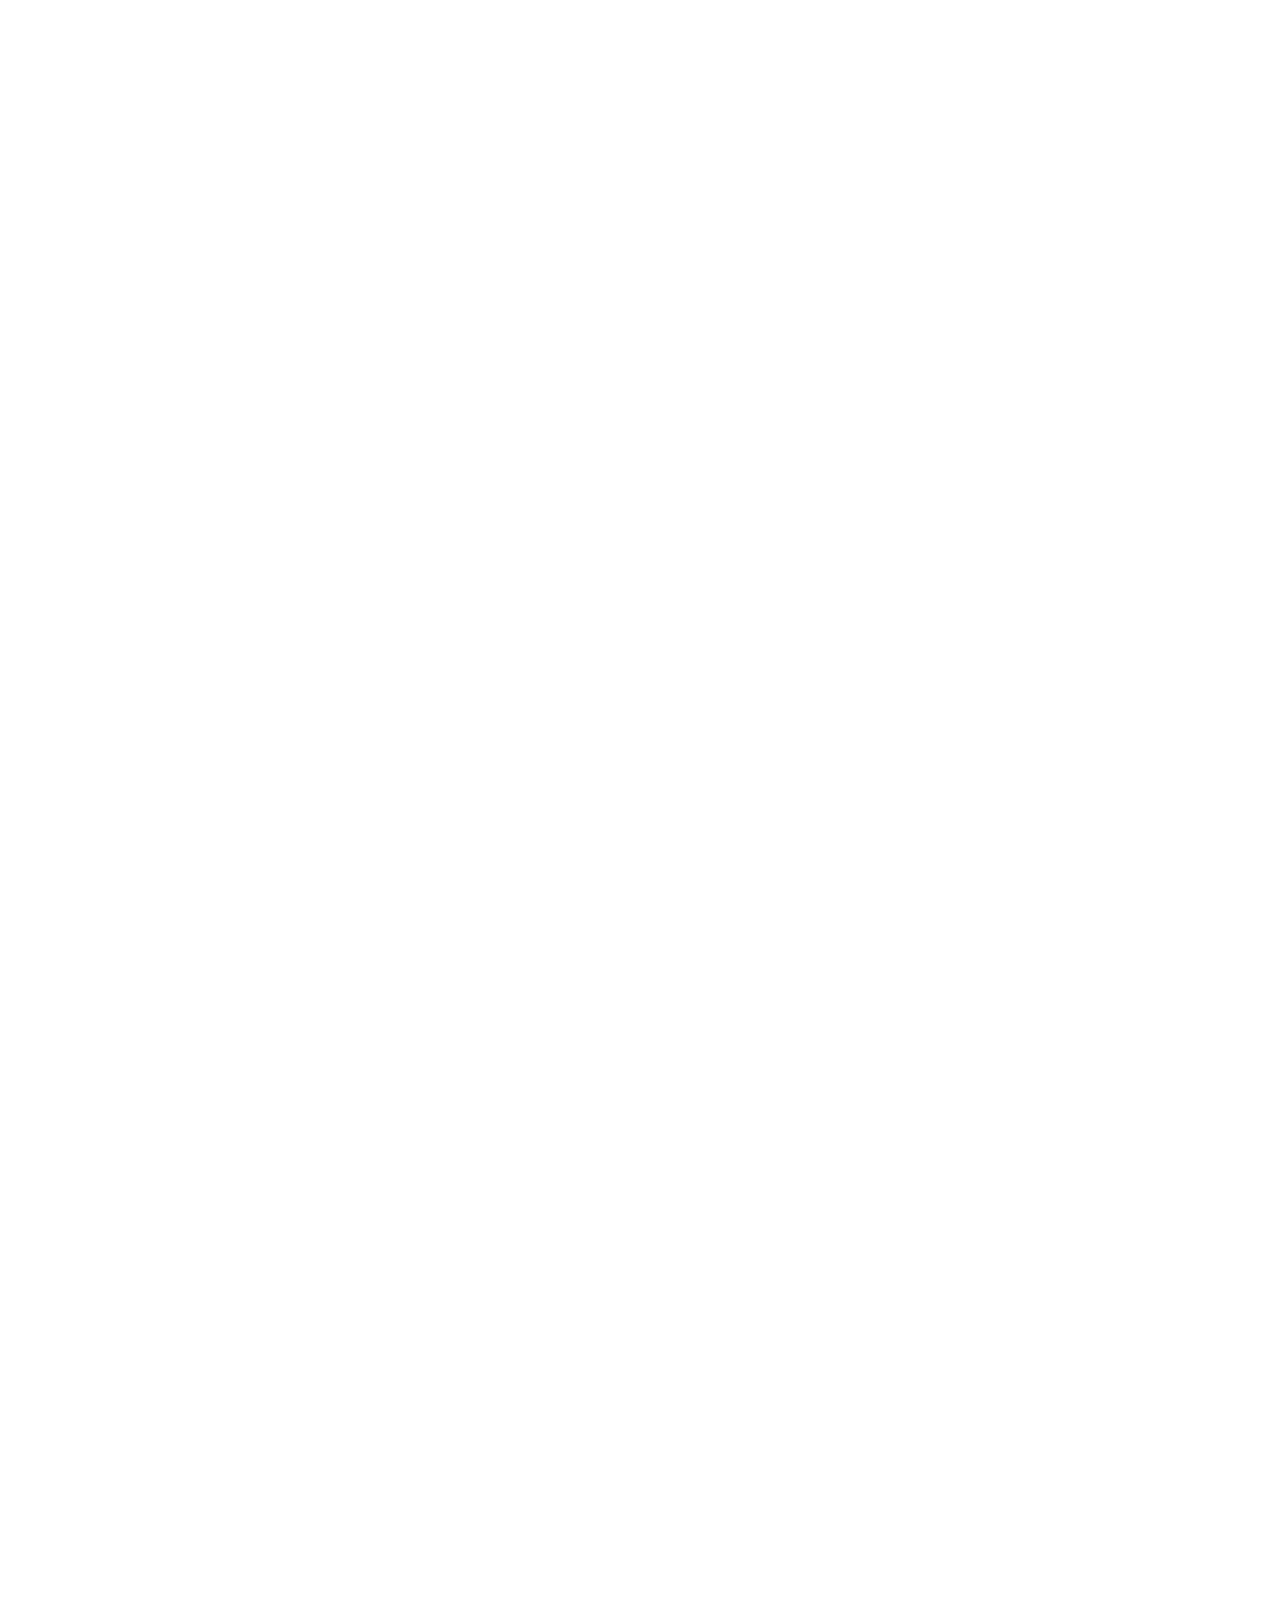
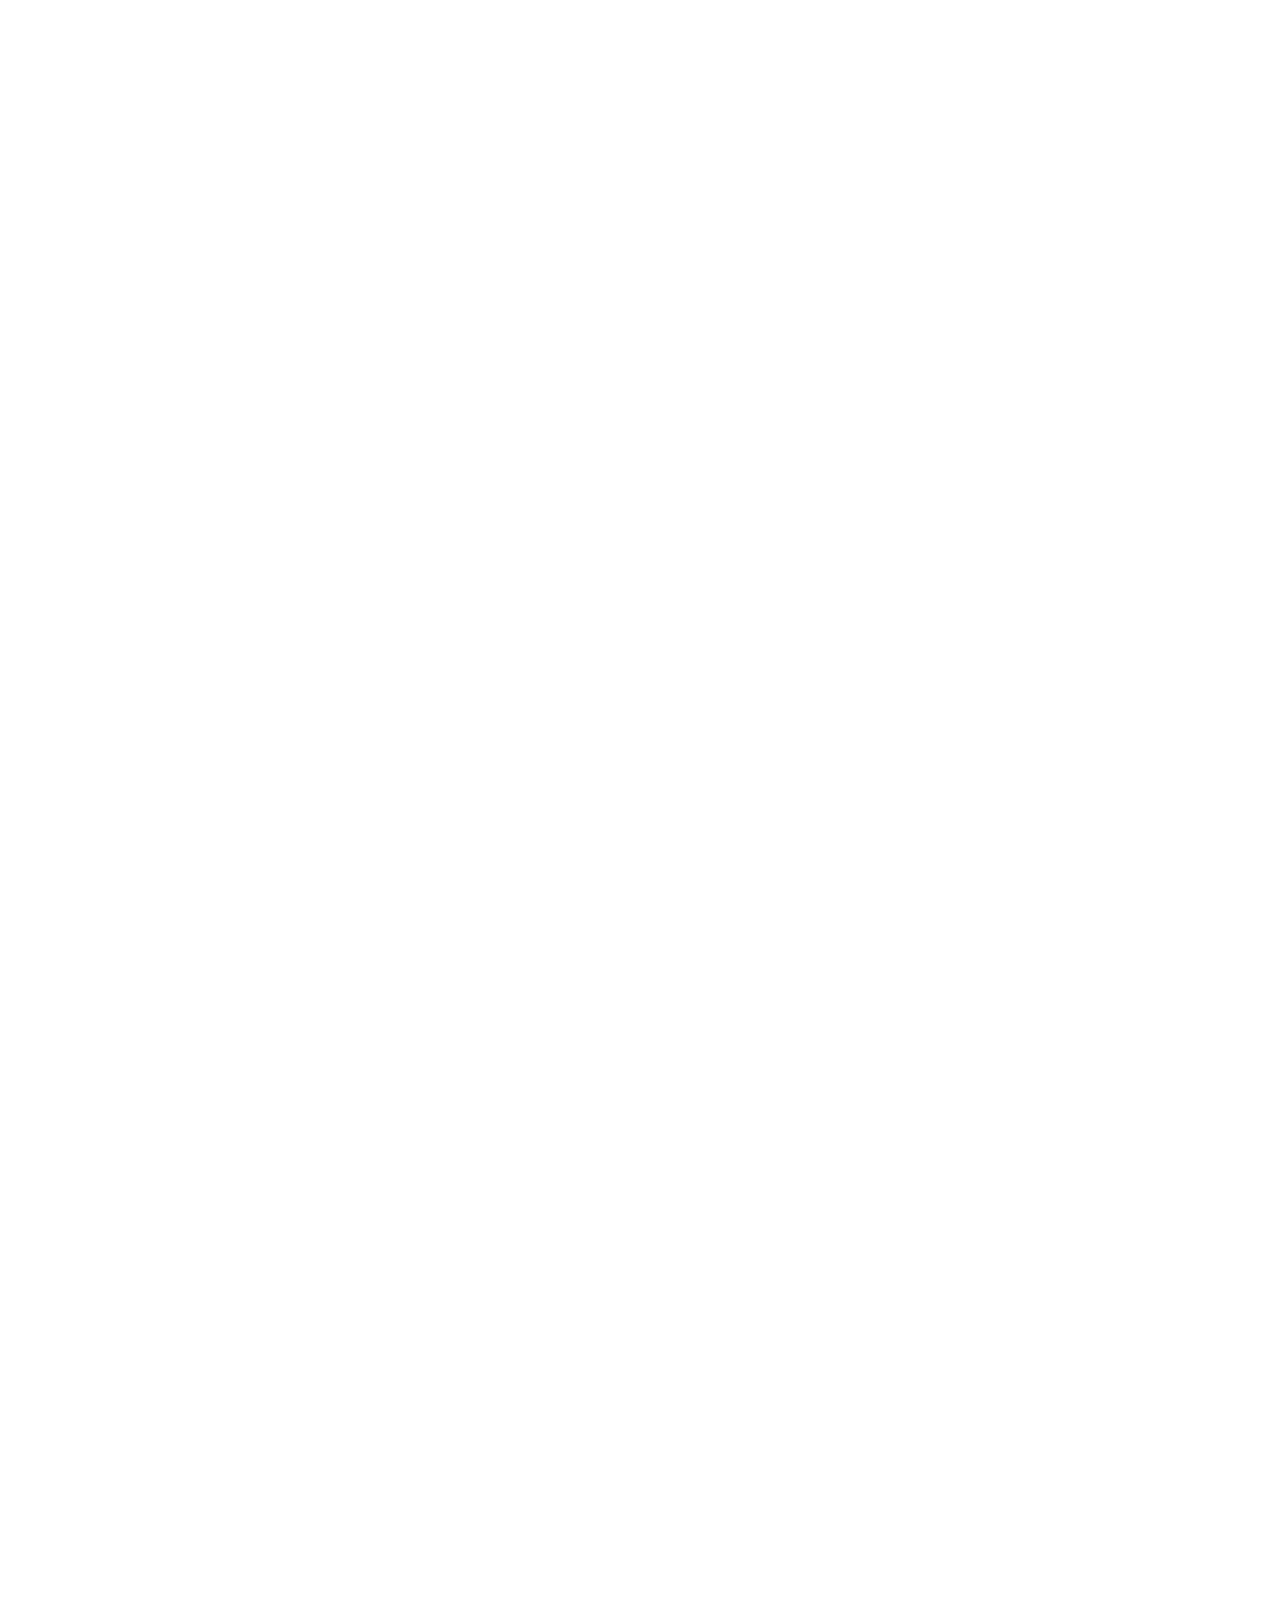
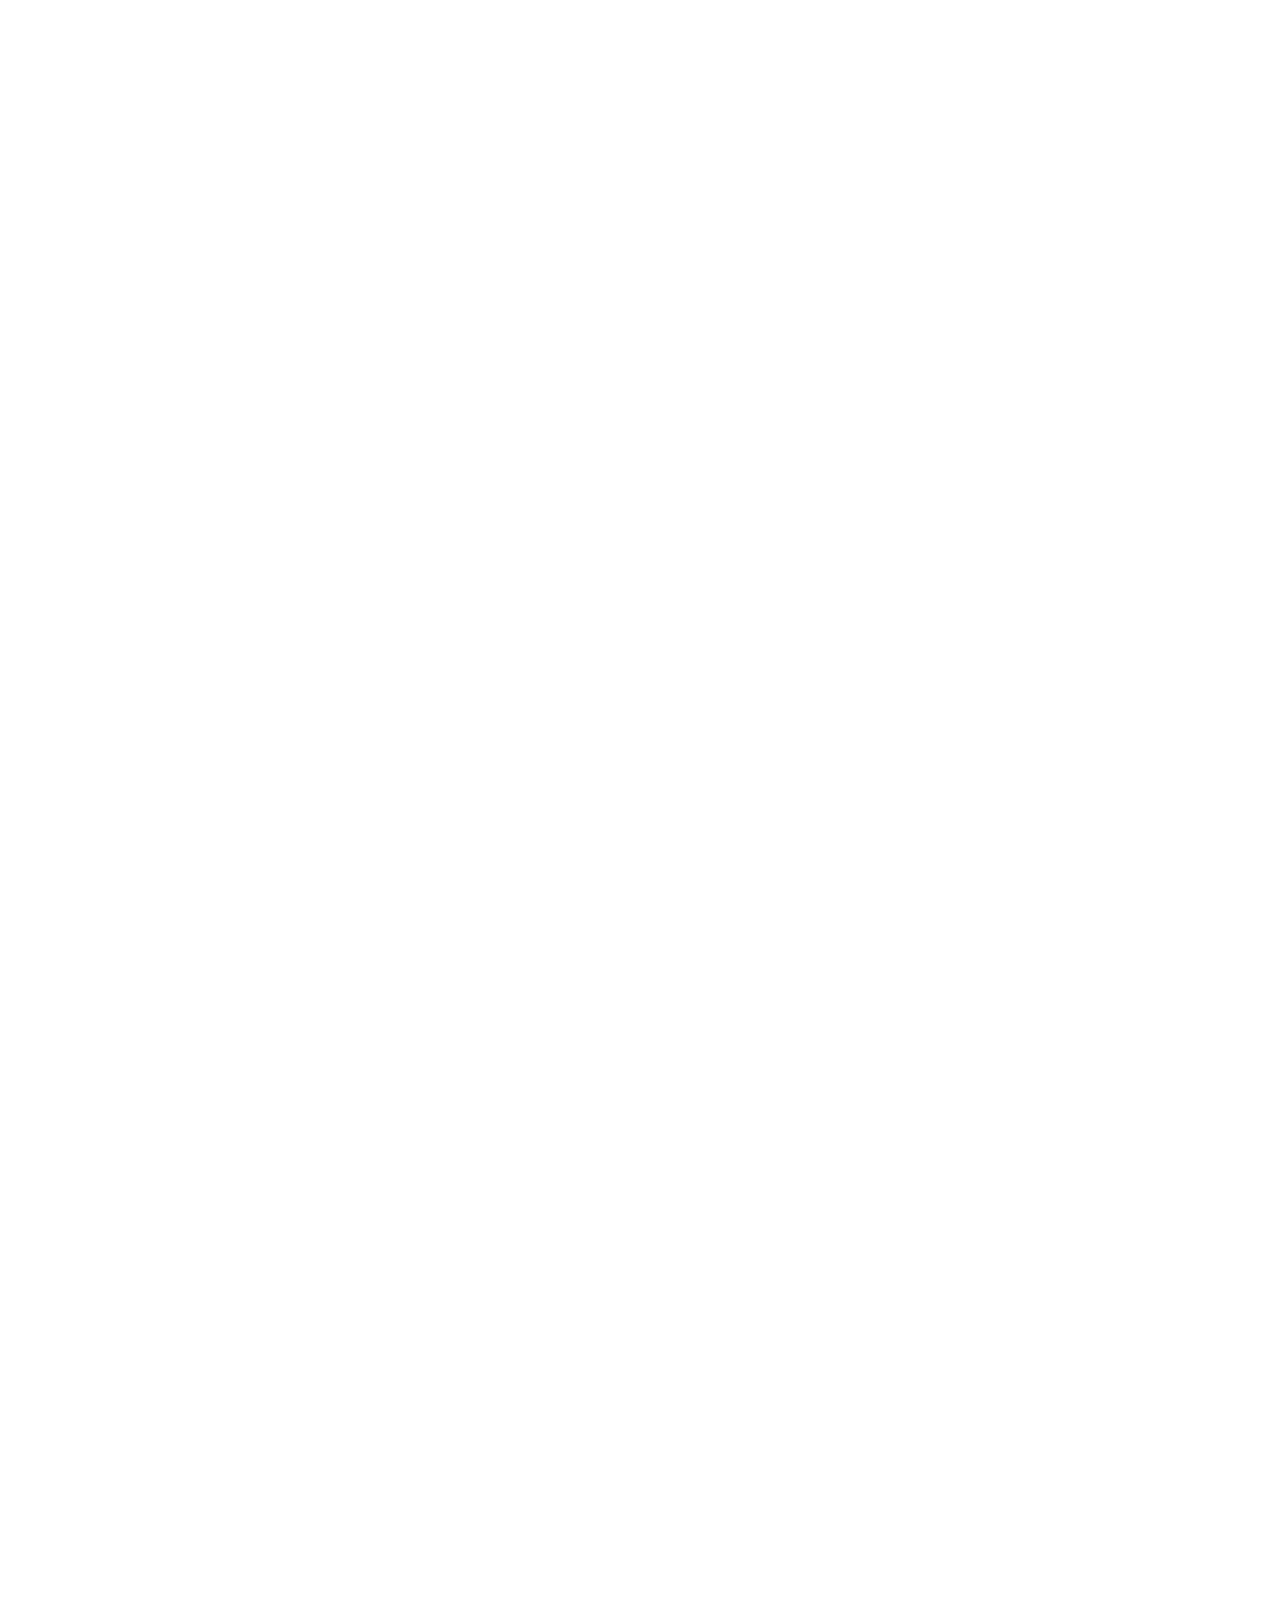
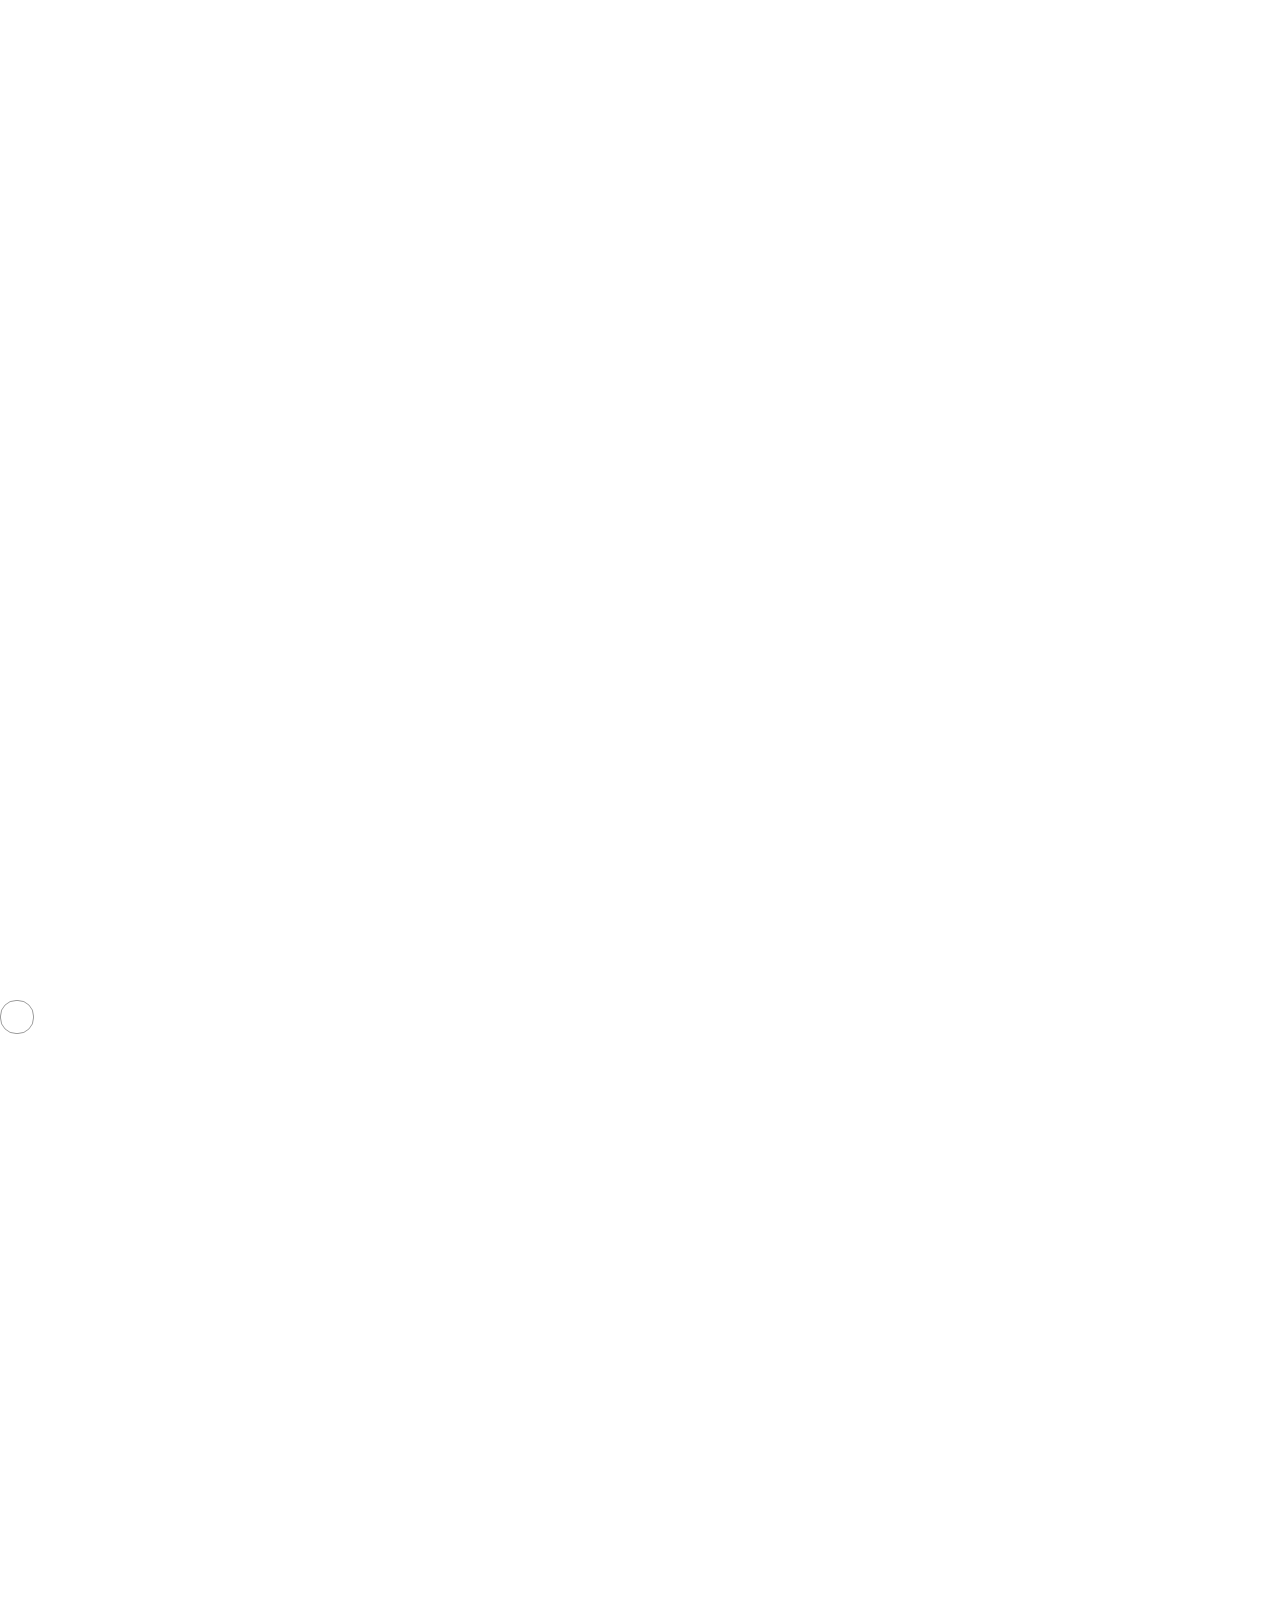
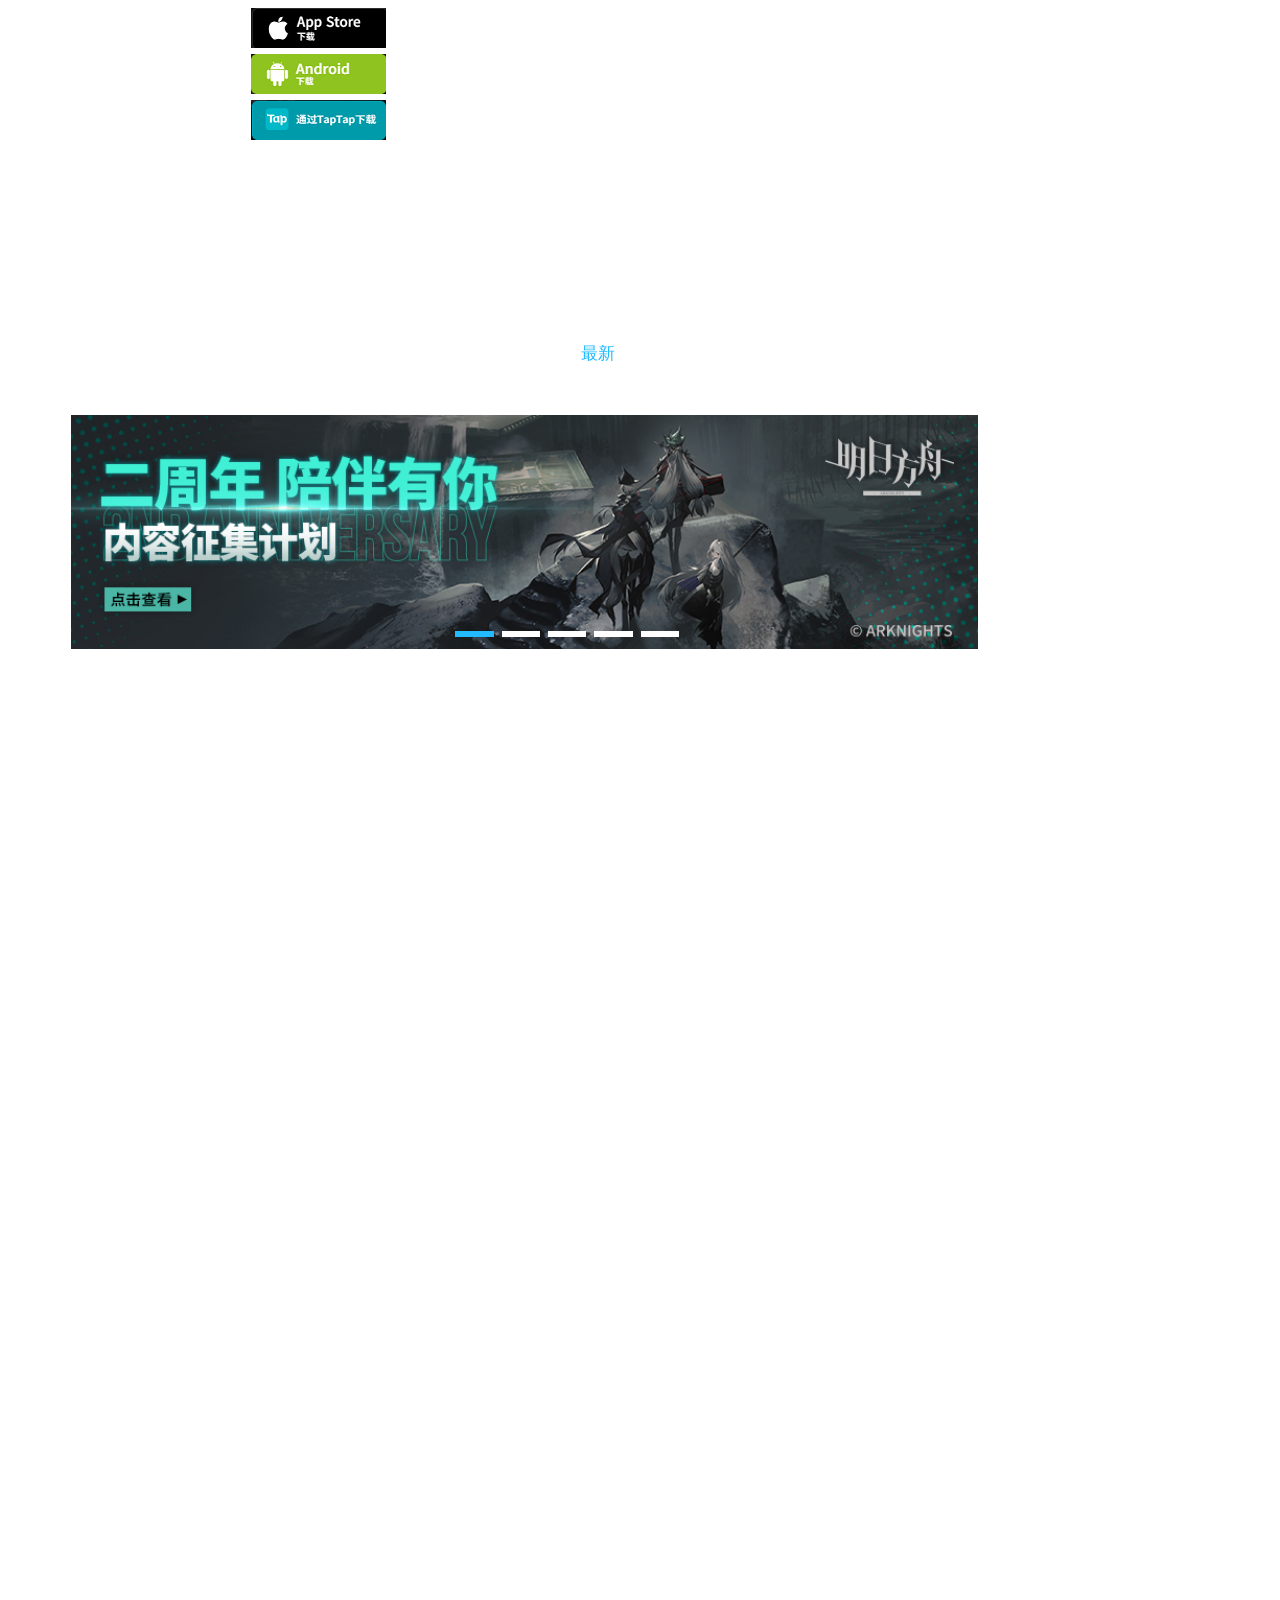
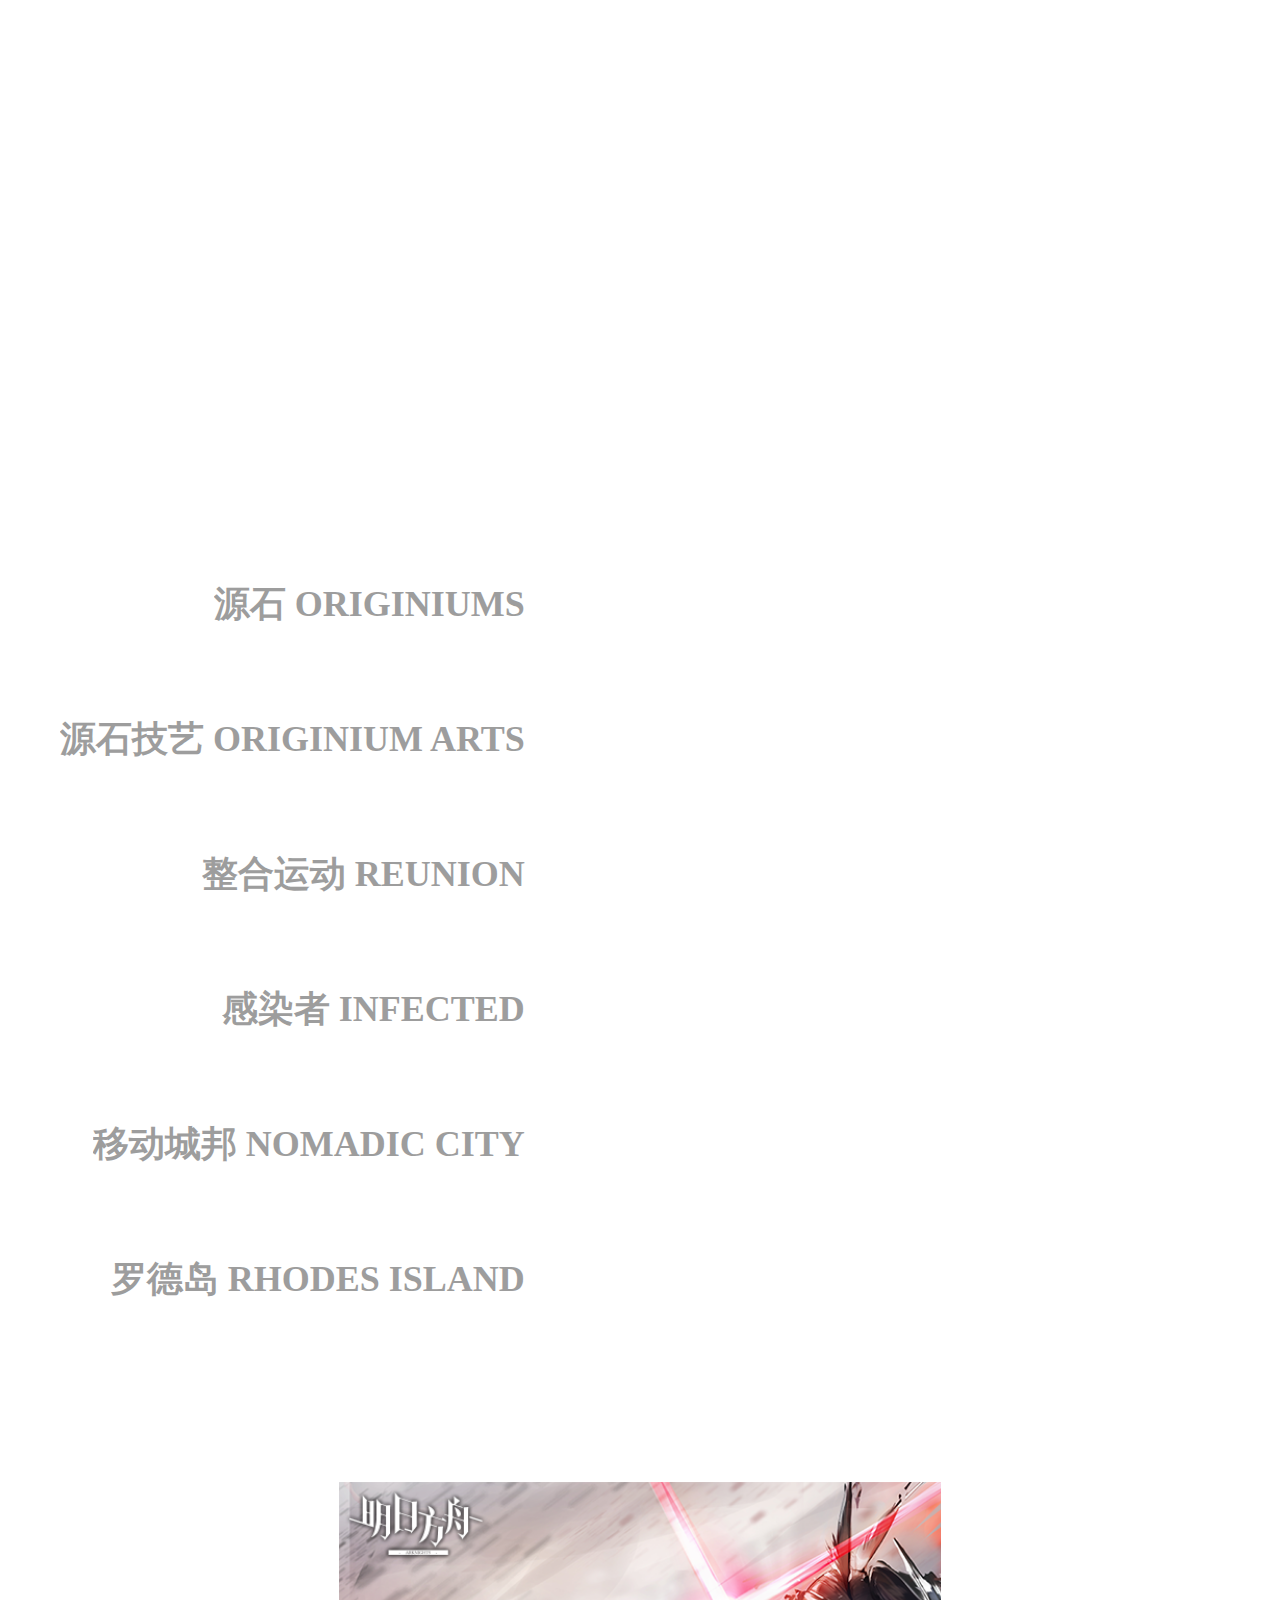
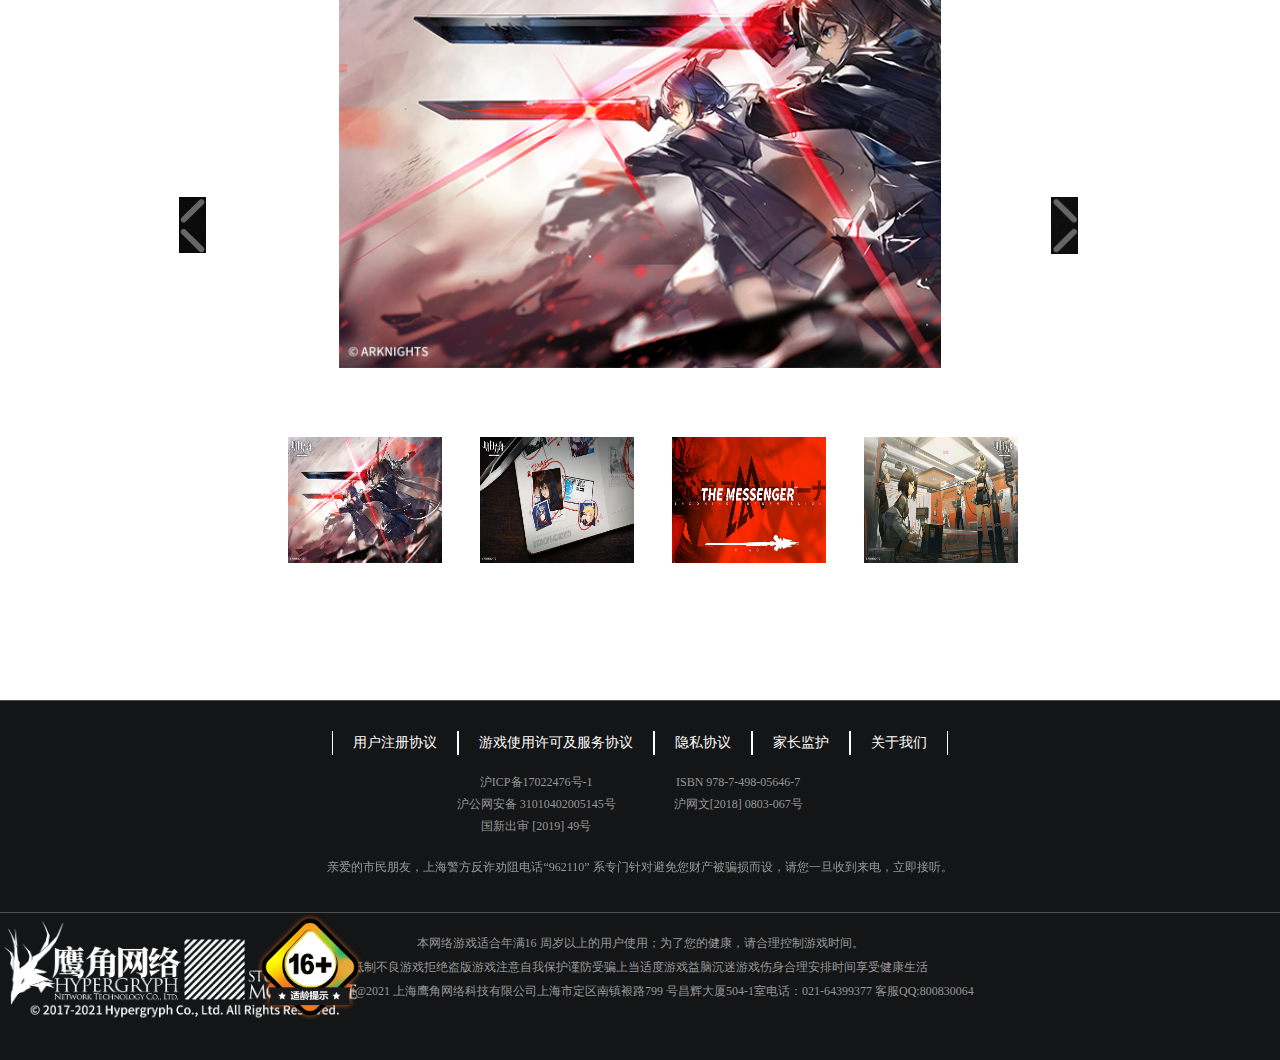
==== commit 5c8d32f0: "Unsurprisingly, the first version is over" ====
--- a/index.html
+++ b/index.html
@@ -8,13 +8,31 @@
 </head>
 
 <body>
+    <div id="loading">
+        <img id="loadingLog" src="./img/index/title.png">
+        <span id="ProgressBar">
+            <span id="ProgressBarLeft"></span>
+            <b id="Progress">0%</b>
+            <span id="ProgressBarRight"></span>
+        </span>
+    </div>
     <div id="mouseCircle"></div>
     <div class="login">
         <a id="buttonLogIn" href="./html/signIn.html">登录</a>
         <a id="buttonLogon" href="./html/signUp.html" target="_blank">注册</a>
     </div>
 
-    <a id="share"><img src="./img/index/search.jpg"></a>
+    <span id="share"><img id="shareImg" src="./img/index/share.jpg" onclick="shareBar()">
+        <span id="shareMeanu">
+            <ul id="shareUl">
+                <li class="shareLi"><a class="shareTo" href="" target="_blank"></a></li>
+                <li class="shareLi"><a class="shareTo" href="https://www.weibo.com/arknights?is_all=1" target="_blank"></a></li>
+                <li class="shareLi"><a class="shareTo" href="https://www.taptap.com/app/70253" target="_blank"></a></li>
+                <li class="shareLi"><a class="shareTo" href="mailto:cs@hypergryph.com" target="_blank"></a></li>
+            </ul>            
+        </span>
+
+    </span>
 
     <nav id="navPage">
         <ul>
@@ -27,7 +45,7 @@
     </nav>
 
     <span id="pageNumber">
-        <span id="nowPageNumber">00</span> / 05
+        <span id="nowPageNumber">01</span> / 05
     </span>
 
     <div id="pageList">
--- a/css/style.css
+++ b/css/style.css
@@ -9,6 +9,67 @@
     user-select: none;
 }
 
+#loading{
+    display: flex;
+    height: 1000vh;
+    width: 100vw;
+    background: url("../img/index/background.jpg") no-repeat fixed;
+    background-size: 100vw 100vh;
+    cursor: url("../img/index/cursor-inner.1d69419cb78ed4579ad9.png") 3 3, default;
+    position: relative;
+    z-index: 9;
+}
+
+#ProgressBar{
+    display: block;
+    height: 100px;
+    width: 100vw;
+    position: relative;
+    top: 50vh;
+    overflow: hidden;
+    margin-top: -50px;
+}
+
+#ProgressBarLeft{
+    float: left;
+    height: 1px;
+    width: 1vw;
+    box-shadow: 0 4px 12px -2px rgb(255 255 255 / 80%);
+    margin: 50px 0;
+    background-color: #fff;
+    transition: all 300ms;
+}
+
+#loadingLog{
+    display: inline-block;
+    height: 100px;
+    width: auto;
+    position: absolute;
+    top: 30vh;
+    left: 44vw;
+}
+
+#Progress{
+    display: inline-block;
+    font-size: 18px;
+    color: #fff;
+    line-height: 100px;
+    position: absolute;
+    left: 50vw;
+    padding: 4px;
+    margin-left: -12px;
+}
+
+#ProgressBarRight{
+    float: right;
+    height: 1px;
+    width: 1vw;
+    box-shadow: 0 4px 12px -2px rgb(255 255 255 / 80%);
+    margin: 50px 0;
+    background-color: #fff;
+    transition: all 300ms;
+}
+
 #mouseCircle{
     position: absolute;
     display: inline-block;
@@ -74,10 +135,51 @@
 }
 
 #share {
-    display: block;
+    display: inline-block;
+    height: 140px;
+    width: 150px;
     position: fixed;
-    left: 95vw;
-    top: 5vh;
+    left: 85vw;
+    top: 4vh
+}
+
+#shareImg{
+    float: right;
+    height: 30px;
+    width: 30px;
+    border-radius: 4px;
+    position: relative;
+    z-index: 3;
+}
+
+#shareMeanu{
+    display: inline-block;
+    height: 108px;
+    width: 148px;
+    overflow: hidden;
+}
+#shareUl{
+    display: inline-block;
+    height: 108px;
+    width: 148px;
+    background: url("../img/index/share.png");
+    position: relative;
+    top: -108px;
+    transition: all 600ms;
+}
+
+.shareLi{
+    display: inline-block;
+    height: 40px;
+    width: 40px;
+    margin: 10px 16px -1px;
+}
+
+.shareTo{
+    display: inline-block;
+    height: 40px;
+    width: 40px;
+    border-radius: 2px;
 }
 
 #navPage {
@@ -120,6 +222,15 @@
     position: fixed;
     left: 92vw;
     top: 90vh;
+}
+
+#nowPageNumber{
+    font: normal normal 14px "Bender";
+    color: #7f8184;
+    position: fixed;
+    left: 90vw;
+    top: 90vh;
+    transition: all 600ms;
 }
 
 /*  首页页面  */
